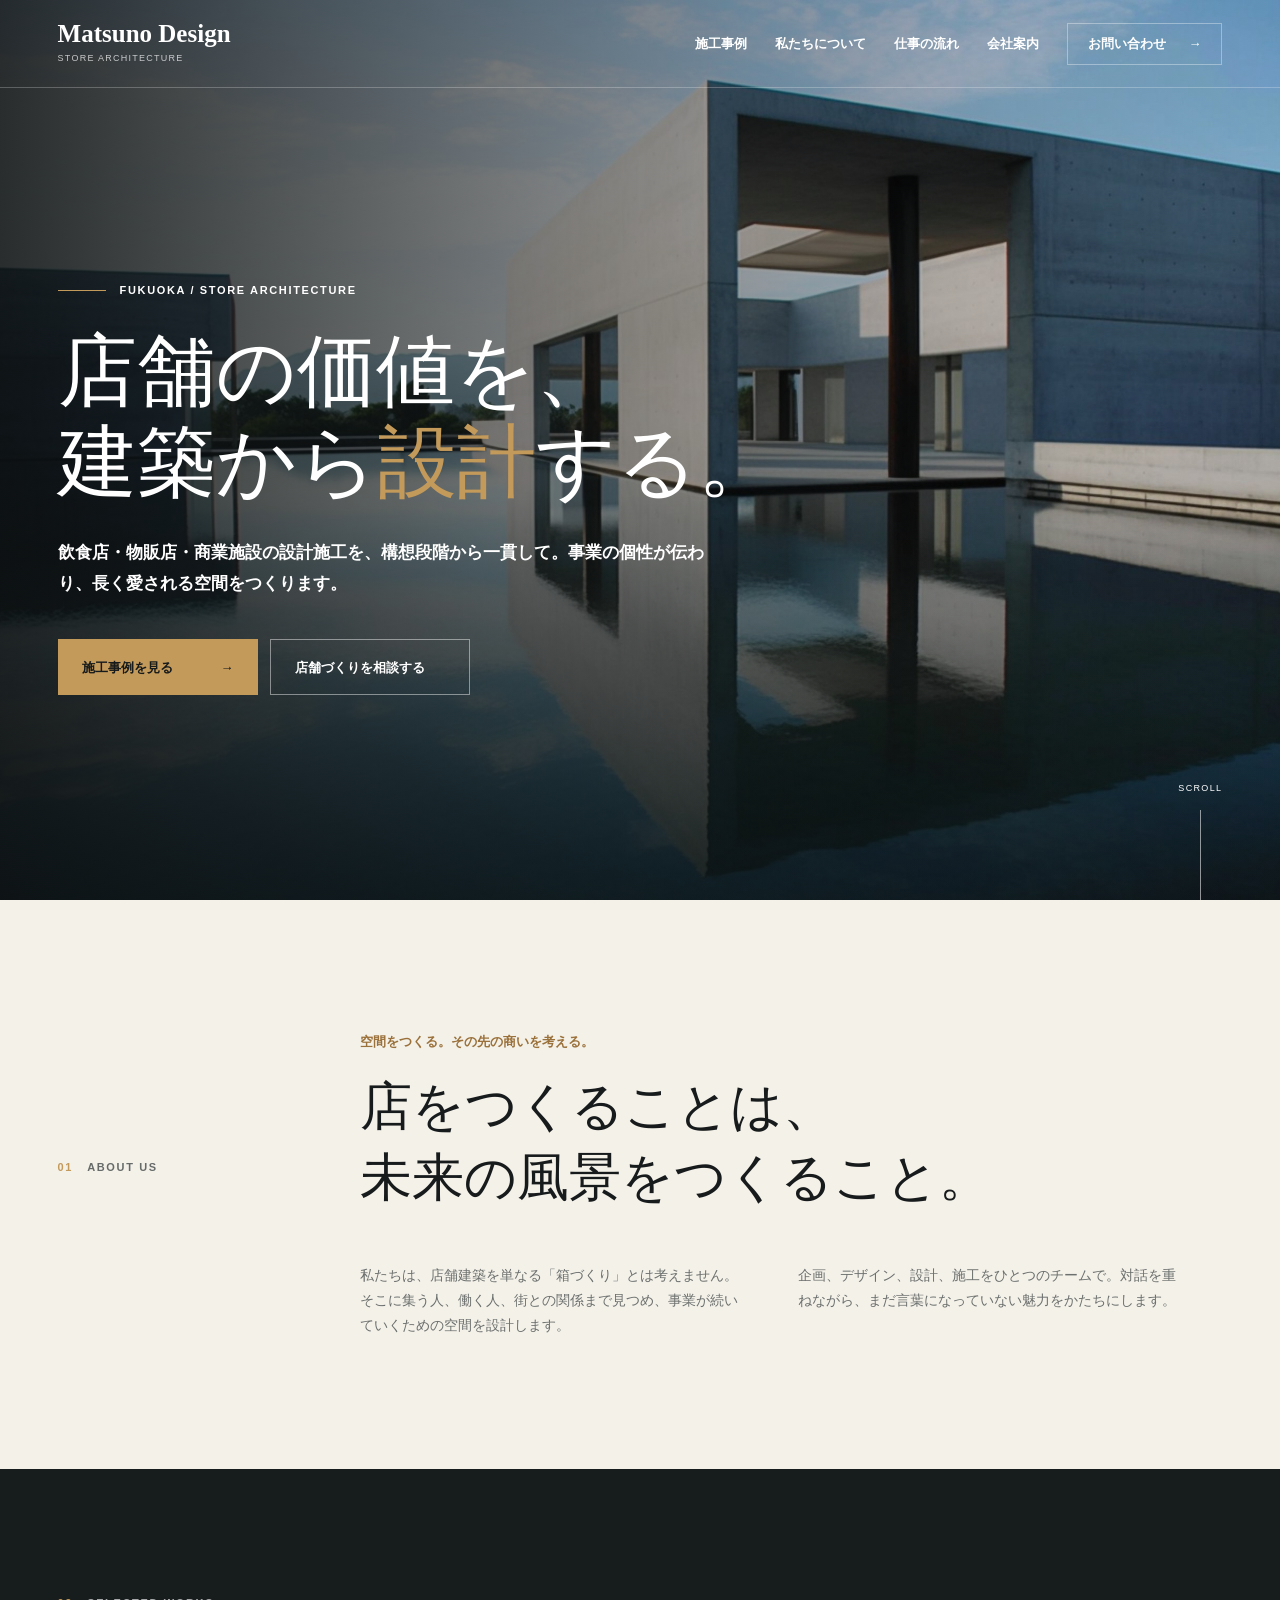
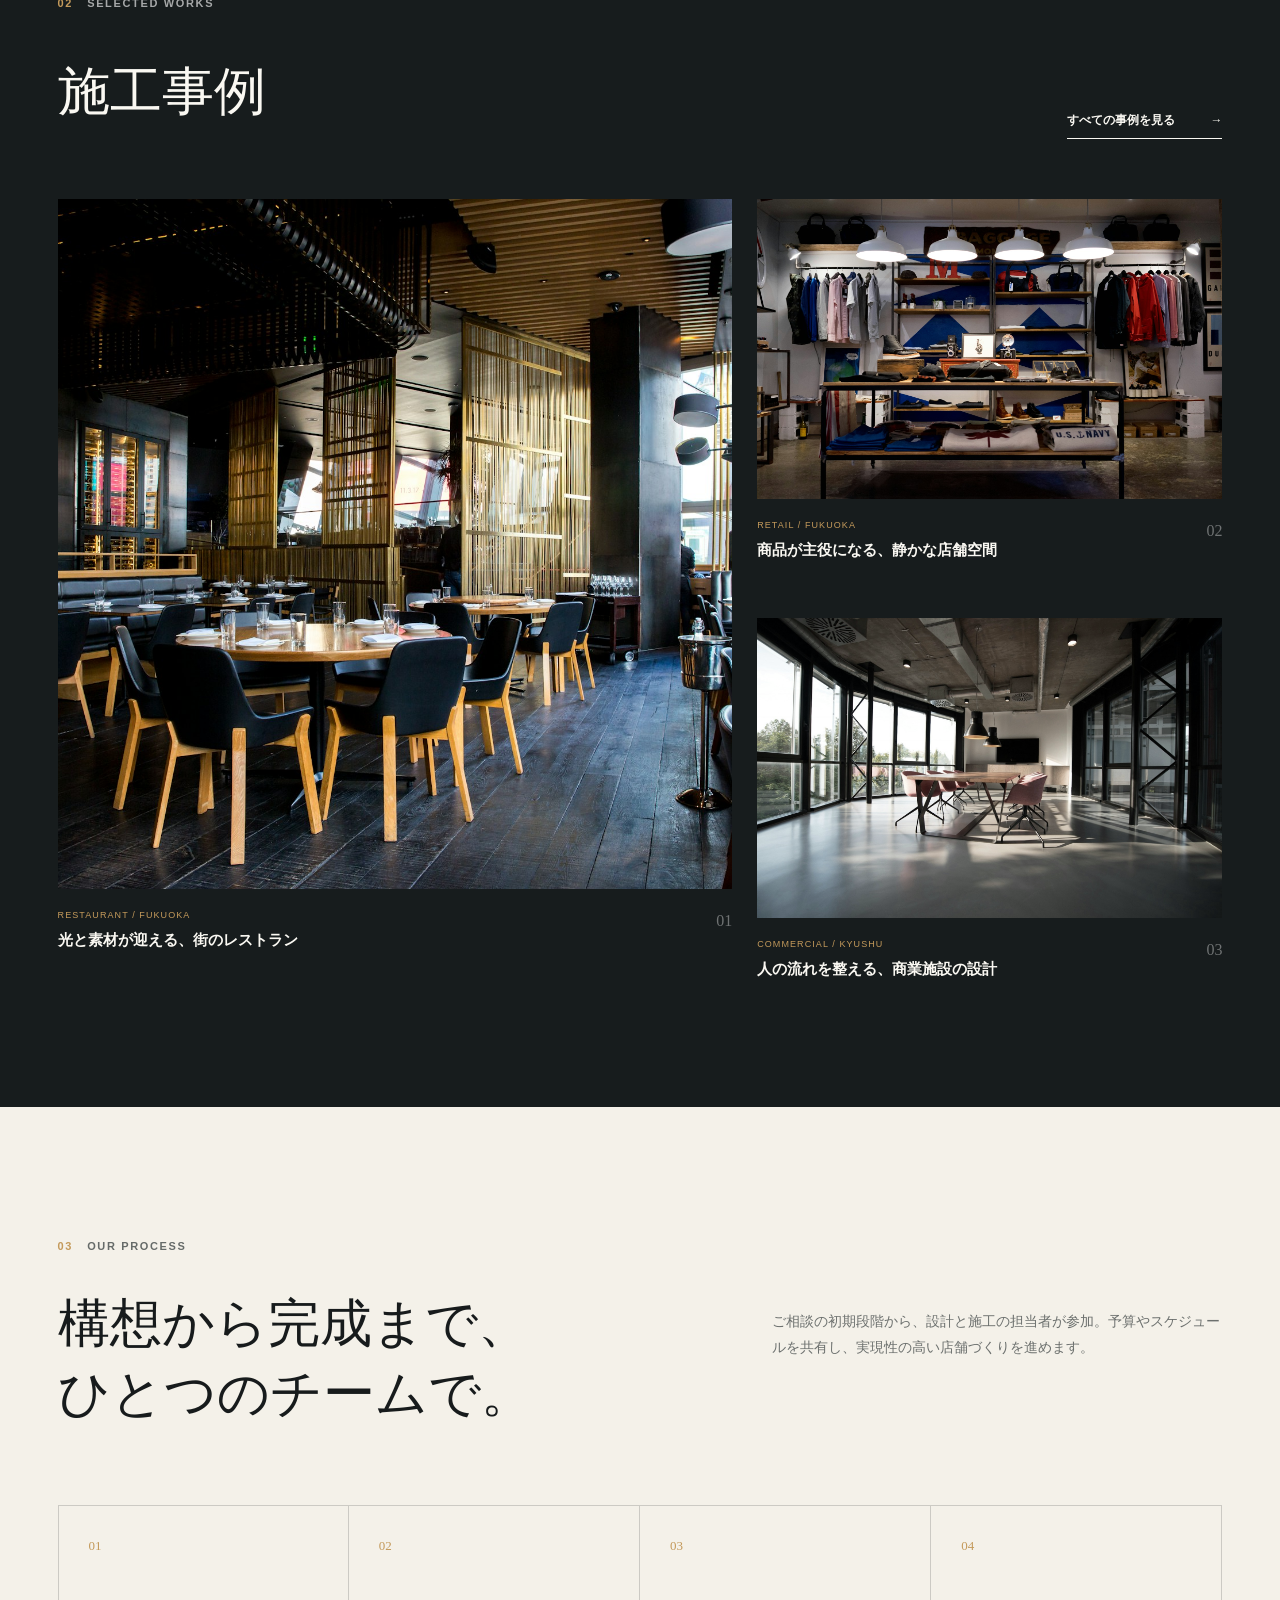
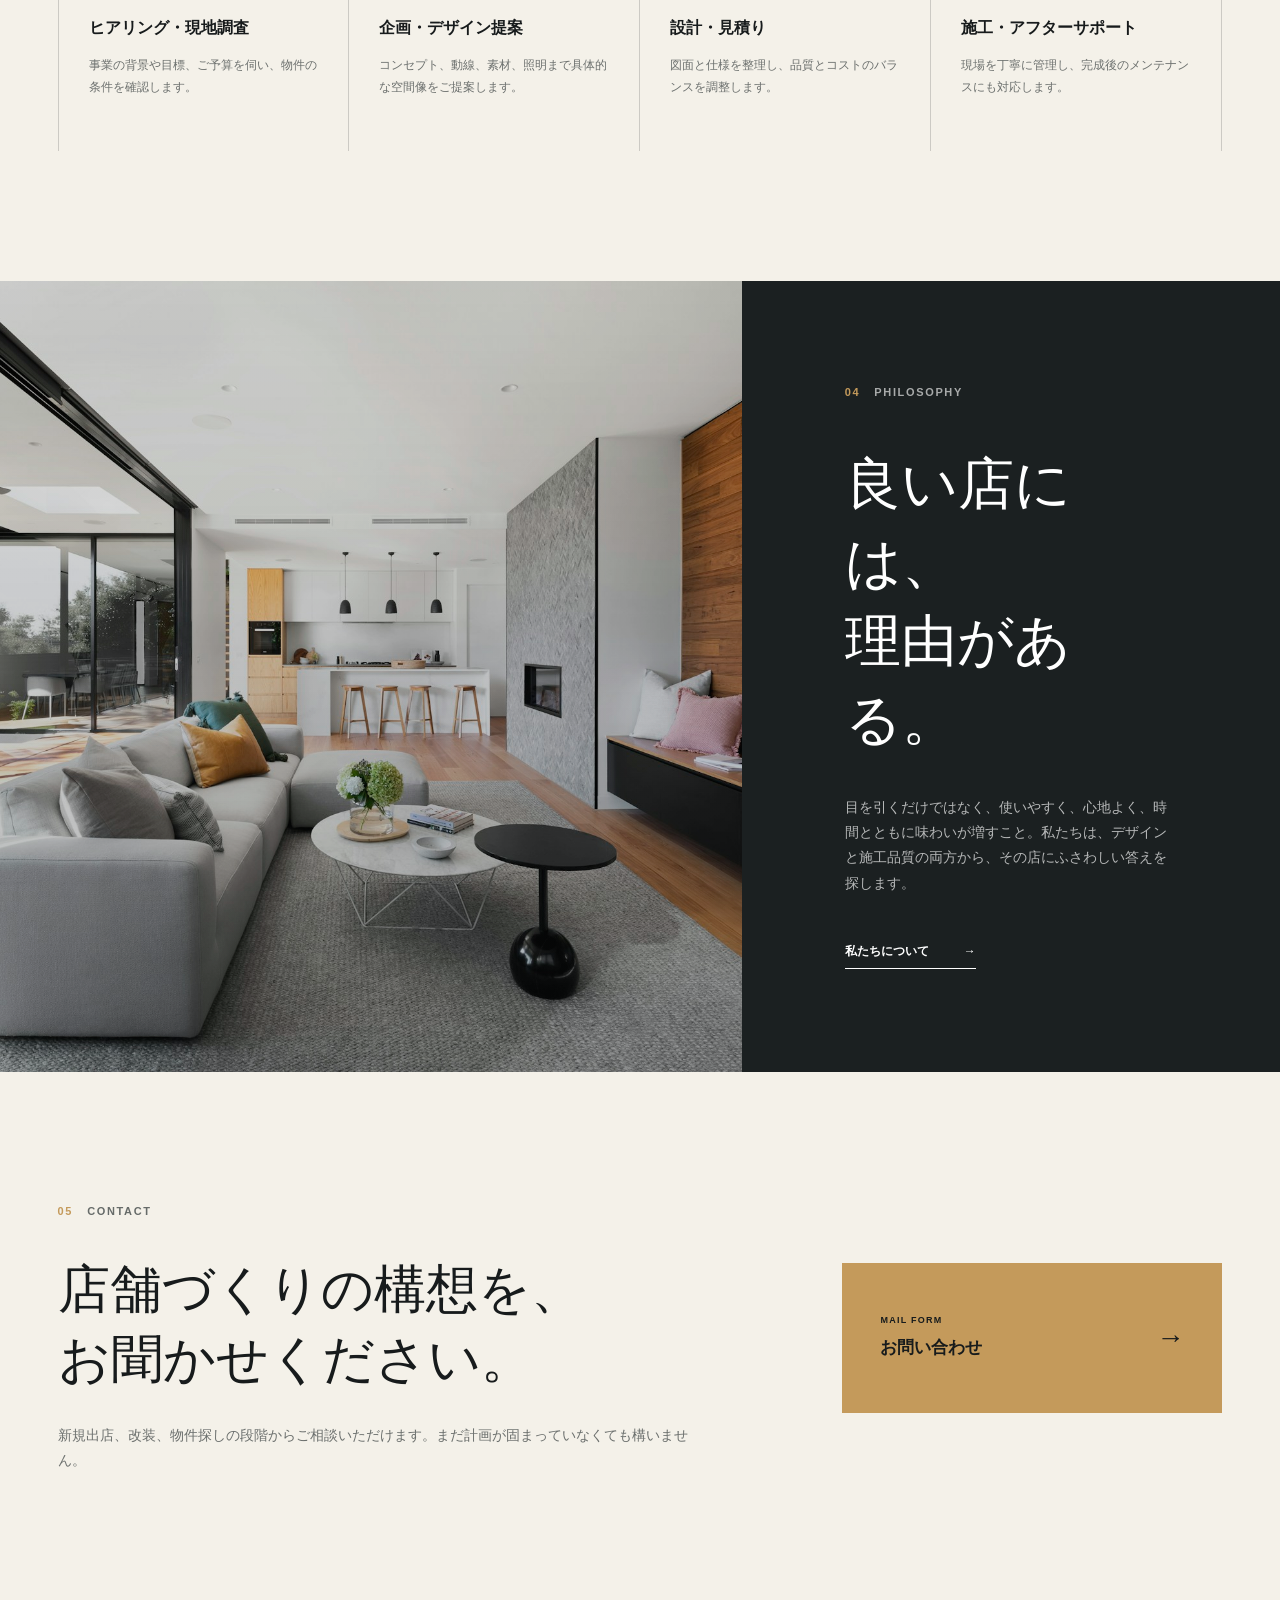
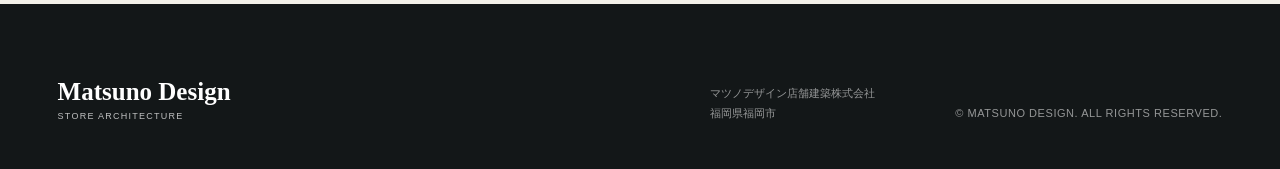
==== index.html @ 37ab7961 "Add Matsuno renewal site" ====
<!doctype html>
<html lang="ja">
<head>
  <meta charset="utf-8">
  <meta name="viewport" content="width=device-width, initial-scale=1">
  <meta name="description" content="福岡を拠点に、店舗・商業空間の設計施工を行うマツノデザイン店舗建築株式会社。構想から施工まで一貫して、事業の個性が伝わる空間をつくります。">
  <title>Matsuno Design | 店舗の価値を、建築から設計する。</title>
  <link rel="stylesheet" href="assets/css/style.css">
  <script src="assets/js/site.js" defer></script>
</head>
<body>
  <header class="site-header" id="header">
    <a class="brand" href="#top" aria-label="Matsuno Design トップへ">
      <strong>Matsuno Design</strong>
      <span>Store Architecture</span>
    </a>
    <button class="menu-button" type="button" aria-label="メニューを開く" aria-expanded="false" aria-controls="main-nav"><span></span><span></span></button>
    <nav class="main-nav" id="main-nav" aria-label="メインメニュー">
      <a href="#works">施工事例</a><a href="#about">私たちについて</a><a href="#process">仕事の流れ</a><a href="#company">会社案内</a><a class="nav-contact" href="#contact">お問い合わせ <span>→</span></a>
    </nav>
  </header>

  <main>
    <section class="hero" id="top">
      <div class="hero-inner">
        <p class="eyebrow">FUKUOKA / STORE ARCHITECTURE</p>
        <h1>店舗の価値を、<br>建築から<span>設計</span>する。</h1>
        <p class="hero-lead">飲食店・物販店・商業施設の設計施工を、構想段階から一貫して。事業の個性が伝わり、長く愛される空間をつくります。</p>
        <div class="hero-actions"><a class="button button-primary" href="#works">施工事例を見る <span>→</span></a><a class="button button-ghost" href="#contact">店舗づくりを相談する</a></div>
      </div>
      <div class="hero-note"><span>SCROLL</span><i></i></div>
    </section>

    <section class="intro section" id="about">
      <div class="section-label"><span>01</span> ABOUT US</div>
      <div class="intro-copy">
        <p class="kicker">空間をつくる。その先の商いを考える。</p>
        <h2>店をつくることは、<br>未来の風景をつくること。</h2>
        <div class="intro-text"><p>私たちは、店舗建築を単なる「箱づくり」とは考えません。そこに集う人、働く人、街との関係まで見つめ、事業が続いていくための空間を設計します。</p><p>企画、デザイン、設計、施工をひとつのチームで。対話を重ねながら、まだ言葉になっていない魅力をかたちにします。</p></div>
      </div>
    </section>

    <section class="works section-dark" id="works">
      <div class="section-head"><div><div class="section-label light"><span>02</span> SELECTED WORKS</div><h2>施工事例</h2></div><a class="text-link" href="#contact">すべての事例を見る <span>→</span></a></div>
      <div class="works-grid">
        <article class="work work-main"><div class="work-image image-a"></div><div class="work-meta"><div><p>RESTAURANT / FUKUOKA</p><h3>光と素材が迎える、街のレストラン</h3></div><span>01</span></div></article>
        <article class="work"><div class="work-image image-b"></div><div class="work-meta"><div><p>RETAIL / FUKUOKA</p><h3>商品が主役になる、静かな店舗空間</h3></div><span>02</span></div></article>
        <article class="work"><div class="work-image image-c"></div><div class="work-meta"><div><p>COMMERCIAL / KYUSHU</p><h3>人の流れを整える、商業施設の設計</h3></div><span>03</span></div></article>
      </div>
    </section>

    <section class="process section" id="process">
      <div class="section-head"><div><div class="section-label"><span>03</span> OUR PROCESS</div><h2>構想から完成まで、<br>ひとつのチームで。</h2></div><p class="section-description">ご相談の初期段階から、設計と施工の担当者が参加。予算やスケジュールを共有し、実現性の高い店舗づくりを進めます。</p></div>
      <ol class="process-list">
        <li><span>01</span><div><h3>ヒアリング・現地調査</h3><p>事業の背景や目標、ご予算を伺い、物件の条件を確認します。</p></div></li>
        <li><span>02</span><div><h3>企画・デザイン提案</h3><p>コンセプト、動線、素材、照明まで具体的な空間像をご提案します。</p></div></li>
        <li><span>03</span><div><h3>設計・見積り</h3><p>図面と仕様を整理し、品質とコストのバランスを調整します。</p></div></li>
        <li><span>04</span><div><h3>施工・アフターサポート</h3><p>現場を丁寧に管理し、完成後のメンテナンスにも対応します。</p></div></li>
      </ol>
    </section>

    <section class="statement" id="company"><div class="statement-image" role="img" aria-label="店舗建築の内観"></div><div class="statement-copy"><div class="section-label light"><span>04</span> PHILOSOPHY</div><p class="quote">良い店には、<br>理由がある。</p><p>目を引くだけではなく、使いやすく、心地よく、時間とともに味わいが増すこと。私たちは、デザインと施工品質の両方から、その店にふさわしい答えを探します。</p><a class="text-link" href="#contact">私たちについて <span>→</span></a></div></section>

    <section class="contact section" id="contact">
      <div class="contact-copy"><div class="section-label"><span>05</span> CONTACT</div><h2>店舗づくりの構想を、<br>お聞かせください。</h2><p>新規出店、改装、物件探しの段階からご相談いただけます。まだ計画が固まっていなくても構いません。</p></div>
      <a class="contact-button" href="mailto:info@matsuno.tv"><span><small>MAIL FORM</small>お問い合わせ</span><b>→</b></a>
    </section>
  </main>

  <footer><a class="brand footer-brand" href="#top"><strong>Matsuno Design</strong><span>Store Architecture</span></a><div class="footer-info"><p>マツノデザイン店舗建築株式会社<br>福岡県福岡市</p><p class="copyright">© MATSUNO DESIGN. ALL RIGHTS RESERVED.</p></div></footer>
</body>
</html>
---- assets/css/style.css ----
:root{--ink:#171b1c;--paper:#f4f1e9;--white:#faf8f2;--muted:#6c706e;--gold:#c49a5b;--line:rgba(23,27,28,.18)}
*{box-sizing:border-box}html{scroll-behavior:smooth;overflow-x:hidden}body{margin:0;overflow-x:hidden;color:var(--ink);font-family:"Yu Gothic","Hiragino Kaku Gothic ProN",Meiryo,sans-serif;background:var(--paper);line-height:1.8}a{color:inherit}img{max-width:100%}.site-header{position:fixed;inset:0 0 auto;z-index:20;display:flex;align-items:center;justify-content:space-between;height:88px;padding:0 4.5vw;color:#fff;border-bottom:1px solid rgba(255,255,255,.24);transition:.3s}.site-header.scrolled{height:72px;background:rgba(20,24,25,.94);backdrop-filter:blur(12px)}.brand{display:flex;flex-direction:column;text-decoration:none}.brand strong{font-family:Georgia,"Times New Roman",serif;font-size:25px;line-height:1}.brand span{margin-top:4px;font-size:9px;letter-spacing:.14em;text-transform:uppercase;opacity:.72}.main-nav{display:flex;align-items:center;gap:2.2vw;font-size:13px;font-weight:700}.main-nav a{text-decoration:none;white-space:nowrap}.nav-contact{display:flex;align-items:center;gap:22px;height:42px;padding:0 20px;border:1px solid rgba(255,255,255,.35)}.menu-button{display:none}.hero{position:relative;min-height:900px;height:100vh;color:#fff;background:linear-gradient(90deg,rgba(12,16,17,.88),rgba(12,16,17,.42) 58%,rgba(12,16,17,.15)),linear-gradient(0deg,rgba(12,16,17,.55),transparent 45%),url("../images/matsuno-hero-source.jpg") center/cover no-repeat}.hero-inner{display:flex;flex-direction:column;justify-content:center;width:min(1180px,91%);height:100%;margin:auto;padding-top:76px}.eyebrow,.section-label{display:flex;align-items:center;gap:14px;margin:0 0 25px;font-size:11px;font-weight:700;letter-spacing:.15em}.eyebrow:before{width:48px;height:1px;background:var(--gold);content:""}.hero h1{margin:0;font-family:Georgia,"Yu Mincho","Hiragino Mincho ProN",serif;font-size:clamp(54px,6.2vw,92px);line-height:1.15;font-weight:500}.hero h1 span{color:var(--gold)}.hero-lead{max-width:660px;margin:30px 0 0;font-size:17px;font-weight:600}.hero-actions{display:flex;gap:12px;margin-top:40px}.button{display:inline-flex;align-items:center;justify-content:space-between;min-width:200px;height:56px;padding:0 24px;text-decoration:none;font-size:13px;font-weight:700}.button-primary{background:var(--gold);color:#161a1b}.button-ghost{border:1px solid rgba(255,255,255,.45)}.hero-note{position:absolute;right:4.5vw;bottom:0;display:flex;flex-direction:column;align-items:center;gap:14px;font-size:9px;letter-spacing:.15em}.hero-note i{display:block;width:1px;height:90px;background:rgba(255,255,255,.55)}.section{padding:130px max(4.5vw,24px)}.section-label{margin-bottom:32px;color:#666b69}.section-label span{color:var(--gold)}.intro{display:grid;grid-template-columns:26% 1fr;max-width:1440px;margin:auto}.intro-copy h2,.process h2,.contact h2{margin:0;font-family:Georgia,"Yu Mincho",serif;font-size:clamp(38px,4.1vw,62px);line-height:1.35;font-weight:500}.kicker{margin:0 0 18px;color:#9a713a;font-size:13px;font-weight:700}.intro-text{display:grid;grid-template-columns:1fr 1fr;gap:55px;max-width:820px;margin-top:50px}.intro-text p,.section-description,.statement-copy>p,.contact-copy>p{margin:0;color:var(--muted);font-size:14px}.section-dark{padding:125px max(4.5vw,24px);color:var(--white);background:#171c1d}.section-head{display:flex;align-items:flex-end;justify-content:space-between;gap:40px;max-width:1310px;margin:0 auto 60px}.section-head h2{margin:0;font-family:Georgia,"Yu Mincho",serif;font-size:52px;font-weight:500}.section-label.light{color:rgba(255,255,255,.62)}.text-link{display:inline-flex;gap:35px;align-items:center;padding-bottom:6px;border-bottom:1px solid currentColor;text-decoration:none;font-size:12px;font-weight:700}.works-grid{display:grid;grid-template-columns:1.45fr 1fr;gap:55px 25px;max-width:1310px;margin:auto}.work-main{grid-row:span 2}.work-image{height:300px;background-size:cover}.work-main .work-image{height:690px}.image-a{background-image:url("../images/unsplash-restaurant.jpg");background-position:center}.image-b{background-image:url("../images/unsplash-retail.jpg");background-position:center}.image-c{background-image:url("../images/unsplash-commercial.jpg");background-position:center;filter:saturate(.65)}.work-meta{display:flex;justify-content:space-between;gap:20px;padding-top:18px}.work-meta p{margin:0 0 3px;color:var(--gold);font-size:9px;letter-spacing:.12em}.work-meta h3{margin:0;font-size:15px}.work-meta>span{color:rgba(255,255,255,.38);font-family:Georgia,serif}.process{max-width:1440px;margin:auto}.process .section-head{align-items:flex-start}.section-description{max-width:450px;padding-top:72px}.process-list{display:grid;grid-template-columns:repeat(4,1fr);gap:0;margin:75px 0 0;padding:0;border-top:1px solid var(--line);list-style:none}.process-list li{min-height:245px;padding:25px 30px;border-right:1px solid var(--line)}.process-list li:first-child{border-left:1px solid var(--line)}.process-list>li>span{color:var(--gold);font-family:Georgia,serif;font-size:13px}.process-list h3{margin:55px 0 12px;font-size:16px}.process-list p{margin:0;color:var(--muted);font-size:12px}.statement{display:grid;grid-template-columns:58% 42%;min-height:700px;background:#1b2021;color:#fff}.statement-image{background:linear-gradient(rgba(15,19,20,.12),rgba(15,19,20,.32)),url("../images/unsplash-philosophy.jpg") center/cover no-repeat}.statement-copy{display:flex;flex-direction:column;justify-content:center;padding:8vw}.statement-copy .quote{margin:10px 0 35px;color:#fff;font-family:Georgia,"Yu Mincho",serif;font-size:clamp(42px,4.4vw,67px);line-height:1.4}.statement-copy>p:not(.quote){color:rgba(255,255,255,.68)}.statement-copy .text-link{align-self:flex-start;margin-top:45px}.contact{display:grid;grid-template-columns:1fr 380px;align-items:center;gap:80px;max-width:1440px;margin:auto}.contact-copy>p{max-width:650px;margin-top:28px}.contact-button{display:flex;align-items:center;justify-content:space-between;height:150px;padding:0 38px;color:#171b1c;background:var(--gold);text-decoration:none}.contact-button small{display:block;margin-bottom:4px;font-size:9px;letter-spacing:.14em}.contact-button span{font-size:17px;font-weight:700}.contact-button b{font-size:28px;font-weight:400}footer{display:flex;justify-content:space-between;align-items:flex-end;padding:75px 4.5vw 45px;color:#fff;background:#131718}.footer-info{display:flex;gap:80px;align-items:flex-end}.footer-info p{margin:0;color:rgba(255,255,255,.55);font-size:11px}.copyright{letter-spacing:.05em}
@media(max-width:850px){.site-header{height:72px;padding:0 22px}.brand strong{font-size:21px}.menu-button{display:grid;place-content:center;gap:7px;width:42px;height:42px;border:0;background:transparent}.menu-button span{display:block;width:24px;height:1px;background:#fff;transition:.25s}.menu-button[aria-expanded="true"] span:first-child{transform:translateY(4px) rotate(45deg)}.menu-button[aria-expanded="true"] span:last-child{transform:translateY(-4px) rotate(-45deg)}.main-nav{position:absolute;top:72px;left:0;right:0;display:none;flex-direction:column;align-items:stretch;gap:0;padding:18px 22px 28px;background:#171c1d}.main-nav.open{display:flex}.main-nav a{padding:14px 0;border-bottom:1px solid rgba(255,255,255,.14)}.nav-contact{height:auto;border:0}.hero{min-height:720px;height:100svh}.hero-inner{width:auto;padding:90px 22px 45px}.hero h1{font-size:clamp(43px,12vw,62px)}.hero-lead{font-size:14px}.hero-actions{flex-direction:column;align-items:flex-start}.button{width:230px}.hero-note{display:none}.section{padding:85px 22px}.intro{grid-template-columns:1fr}.intro-text{grid-template-columns:1fr;gap:20px;margin-top:35px}.section-head{display:block;margin-bottom:40px}.section-head .text-link{margin-top:25px}.section-head h2{font-size:40px}.works-grid{grid-template-columns:1fr}.work-main{grid-row:auto}.work-main .work-image,.work-image{height:55vw;min-height:260px}.process .section-head{display:block}.section-description{padding-top:25px}.process-list{grid-template-columns:1fr 1fr}.process-list li{min-height:220px;border-bottom:1px solid var(--line)}.process-list h3{margin-top:35px}.statement{grid-template-columns:1fr}.statement-image{min-height:420px}.statement-copy{padding:75px 22px}.contact{grid-template-columns:1fr;gap:45px}.contact-button{height:120px}footer{display:block}.footer-info{display:block;margin-top:45px}.footer-info p+p{margin-top:25px}}
@media(max-width:500px){.hero h1{font-size:40px;line-height:1.28}.eyebrow{gap:10px;font-size:9px;letter-spacing:.1em}.eyebrow:before{width:38px}.hero-lead{max-width:100%;font-size:13px}.process-list{grid-template-columns:1fr}.process-list li{min-height:190px;border-left:1px solid var(--line)}.process-list h3{margin-top:25px}.statement-image{min-height:330px}.hero-actions .button{width:100%}.contact-button{padding:0 24px}}
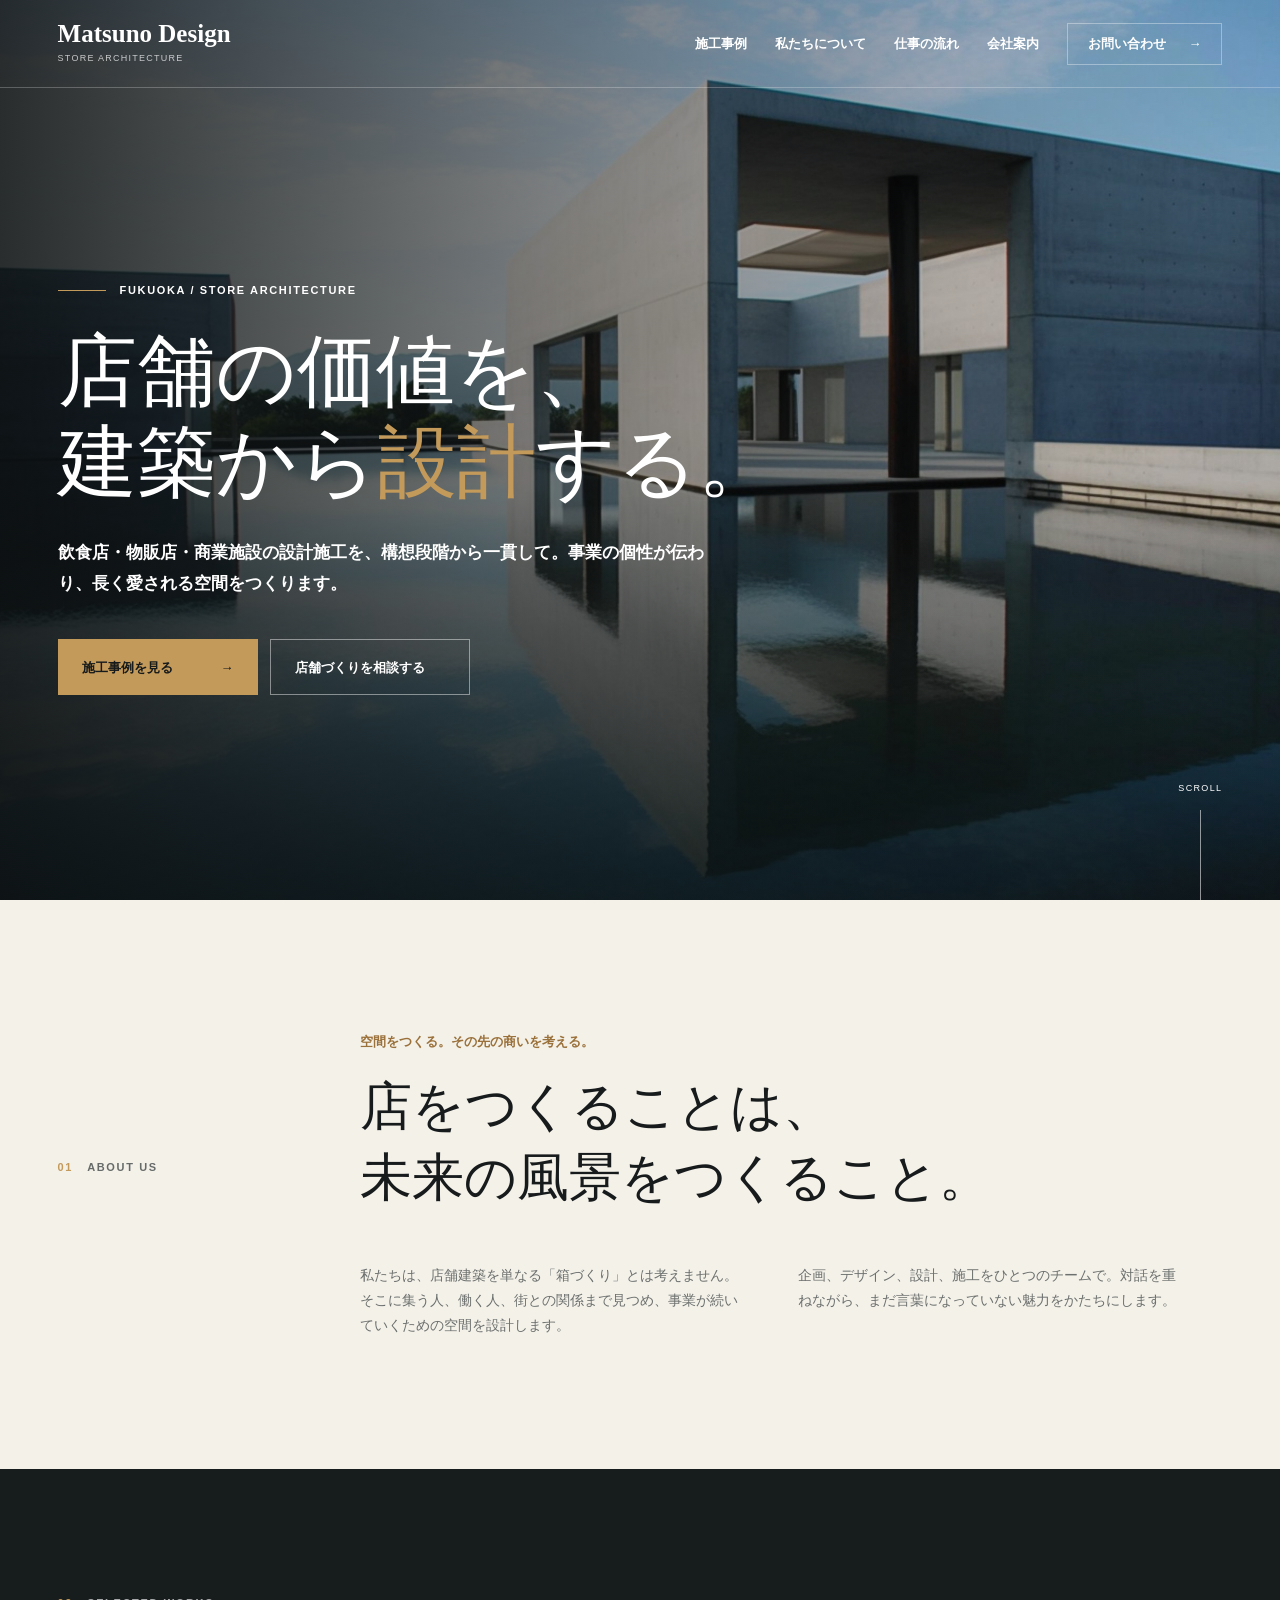
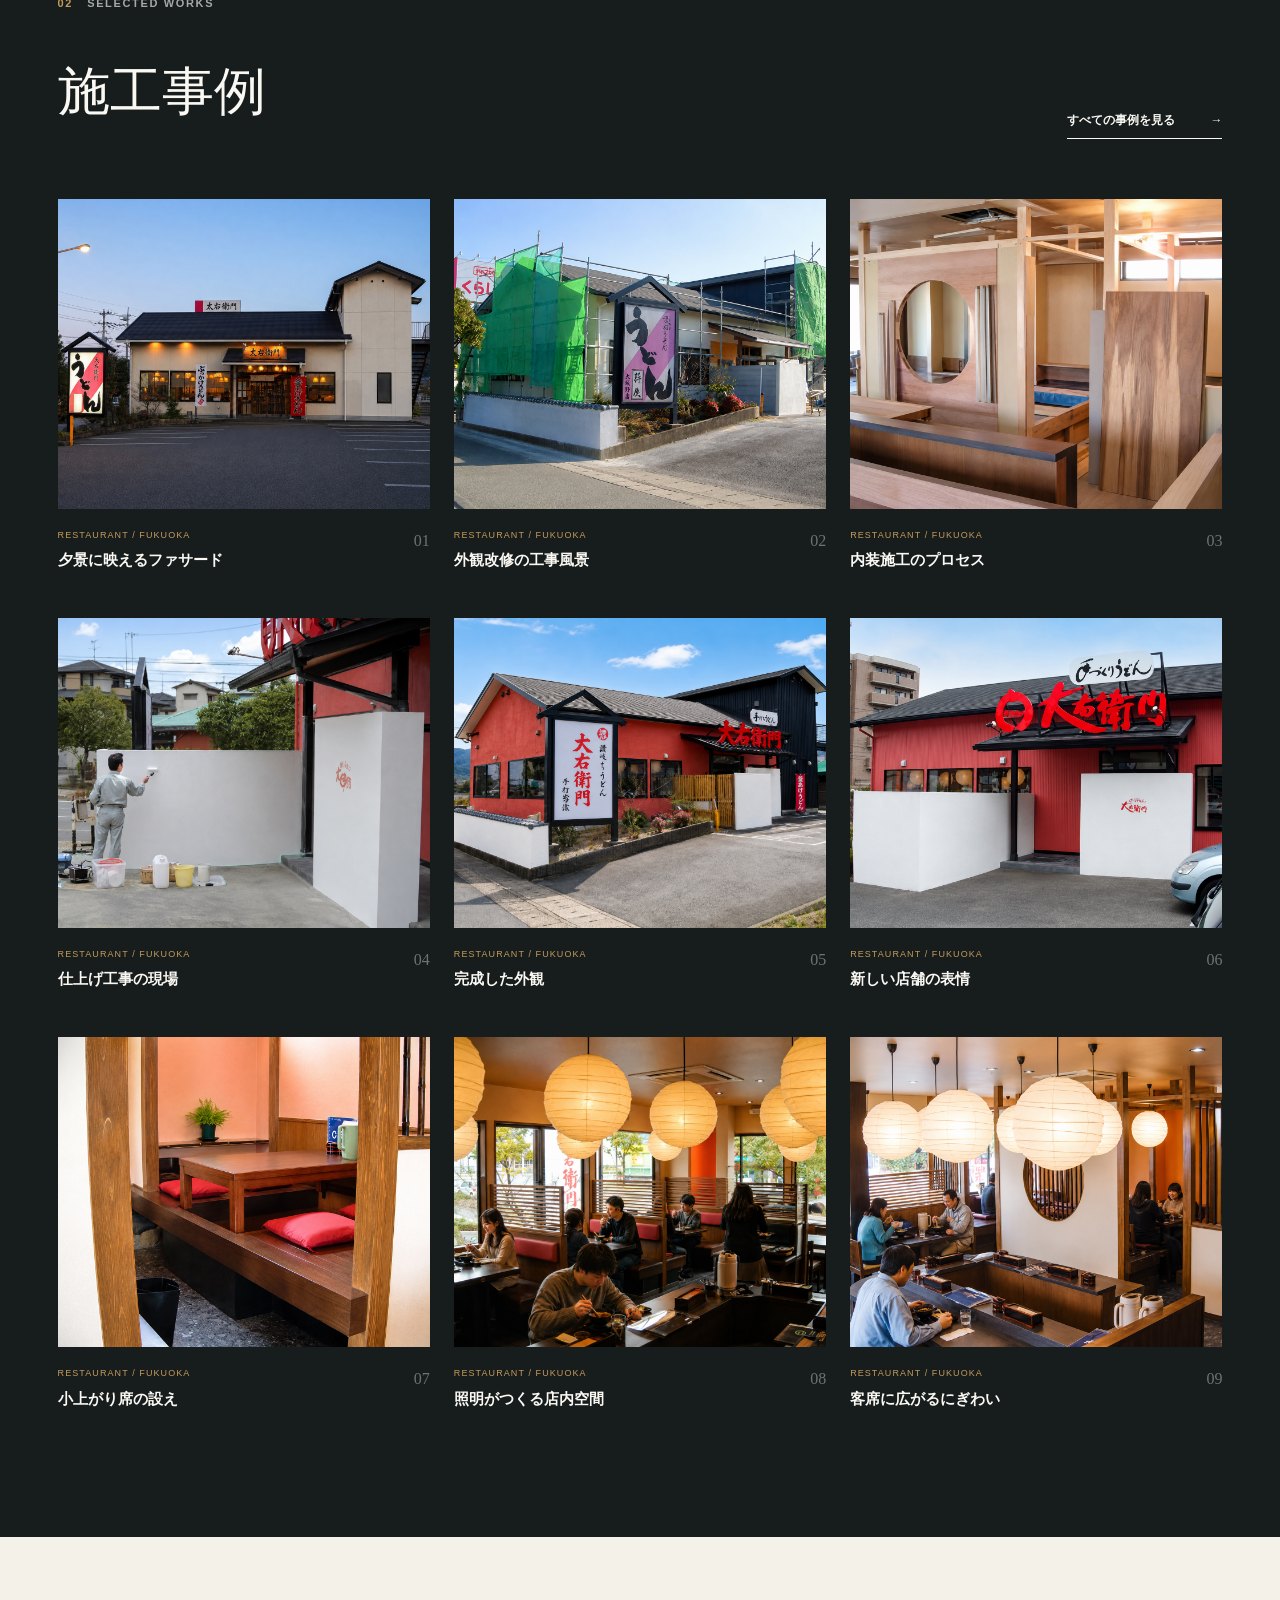
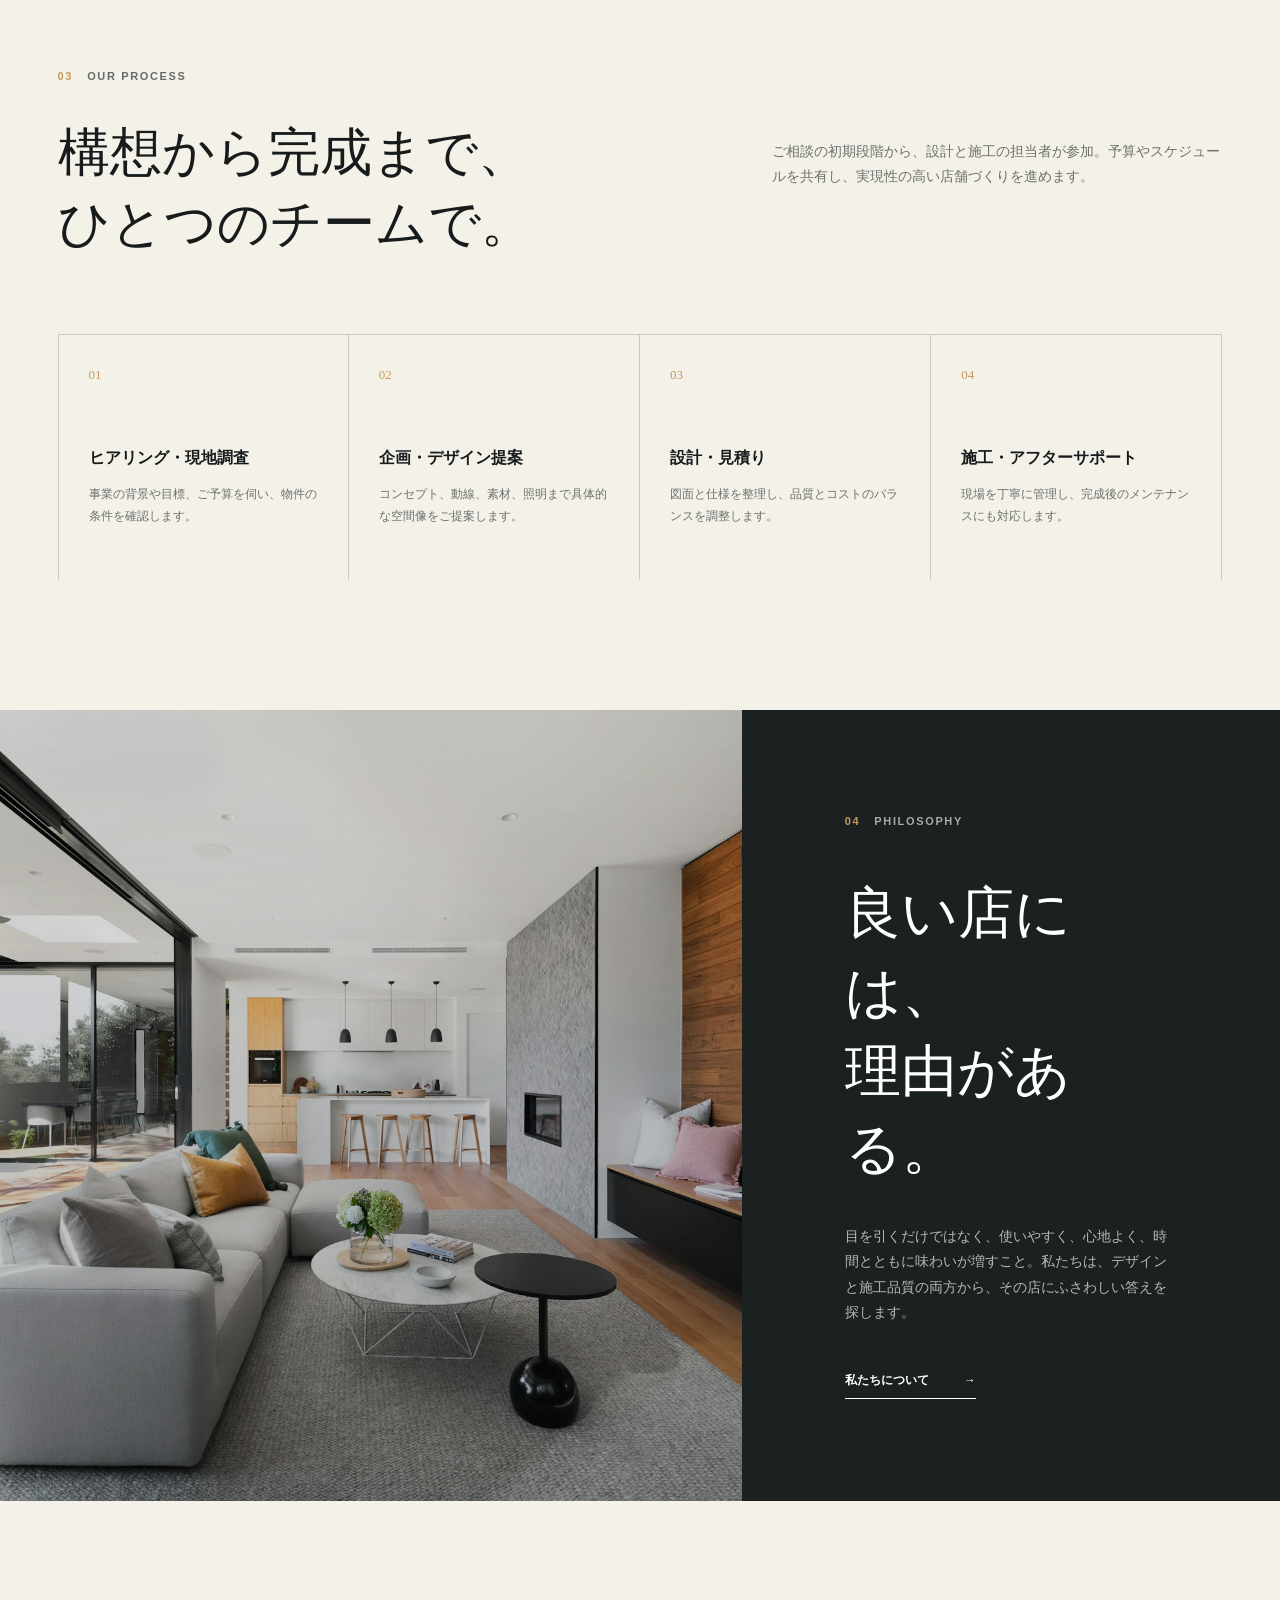
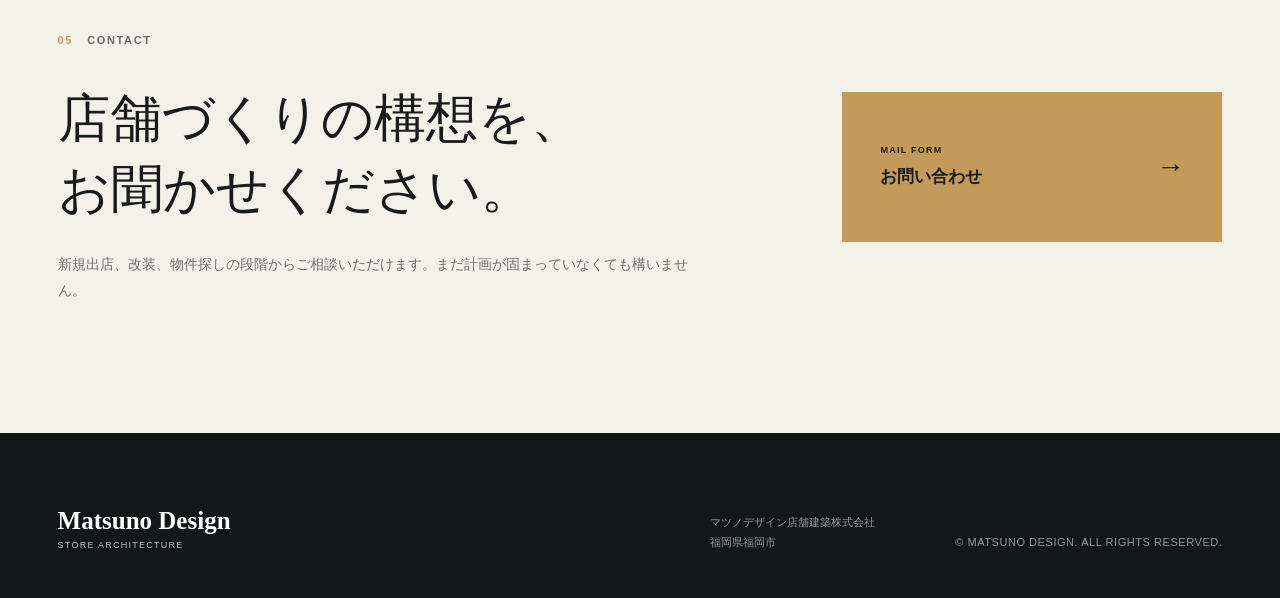
==== commit 1939cde7: "Show all project photos in works" ====
--- a/index.html
+++ b/index.html
@@ -43,9 +43,15 @@
     <section class="works section-dark" id="works">
       <div class="section-head"><div><div class="section-label light"><span>02</span> SELECTED WORKS</div><h2>施工事例</h2></div><a class="text-link" href="#contact">すべての事例を見る <span>→</span></a></div>
       <div class="works-grid">
-        <article class="work work-main"><div class="work-image image-a"></div><div class="work-meta"><div><p>RESTAURANT / FUKUOKA</p><h3>光と素材が迎える、街のレストラン</h3></div><span>01</span></div></article>
-        <article class="work"><div class="work-image image-b"></div><div class="work-meta"><div><p>RETAIL / FUKUOKA</p><h3>商品が主役になる、静かな店舗空間</h3></div><span>02</span></div></article>
-        <article class="work"><div class="work-image image-c"></div><div class="work-meta"><div><p>COMMERCIAL / KYUSHU</p><h3>人の流れを整える、商業施設の設計</h3></div><span>03</span></div></article>
+        <article class="work"><div class="work-image image-01"></div><div class="work-meta"><div><p>RESTAURANT / FUKUOKA</p><h3>夕景に映えるファサード</h3></div><span>01</span></div></article>
+        <article class="work"><div class="work-image image-02"></div><div class="work-meta"><div><p>RESTAURANT / FUKUOKA</p><h3>外観改修の工事風景</h3></div><span>02</span></div></article>
+        <article class="work"><div class="work-image image-03"></div><div class="work-meta"><div><p>RESTAURANT / FUKUOKA</p><h3>内装施工のプロセス</h3></div><span>03</span></div></article>
+        <article class="work"><div class="work-image image-04"></div><div class="work-meta"><div><p>RESTAURANT / FUKUOKA</p><h3>仕上げ工事の現場</h3></div><span>04</span></div></article>
+        <article class="work"><div class="work-image image-05"></div><div class="work-meta"><div><p>RESTAURANT / FUKUOKA</p><h3>完成した外観</h3></div><span>05</span></div></article>
+        <article class="work"><div class="work-image image-06"></div><div class="work-meta"><div><p>RESTAURANT / FUKUOKA</p><h3>新しい店舗の表情</h3></div><span>06</span></div></article>
+        <article class="work"><div class="work-image image-07"></div><div class="work-meta"><div><p>RESTAURANT / FUKUOKA</p><h3>小上がり席の設え</h3></div><span>07</span></div></article>
+        <article class="work"><div class="work-image image-08"></div><div class="work-meta"><div><p>RESTAURANT / FUKUOKA</p><h3>照明がつくる店内空間</h3></div><span>08</span></div></article>
+        <article class="work"><div class="work-image image-09"></div><div class="work-meta"><div><p>RESTAURANT / FUKUOKA</p><h3>客席に広がるにぎわい</h3></div><span>09</span></div></article>
       </div>
     </section>
 
--- a/assets/css/style.css
+++ b/assets/css/style.css
@@ -1,4 +1,4 @@
 :root{--ink:#171b1c;--paper:#f4f1e9;--white:#faf8f2;--muted:#6c706e;--gold:#c49a5b;--line:rgba(23,27,28,.18)}
-*{box-sizing:border-box}html{scroll-behavior:smooth;overflow-x:hidden}body{margin:0;overflow-x:hidden;color:var(--ink);font-family:"Yu Gothic","Hiragino Kaku Gothic ProN",Meiryo,sans-serif;background:var(--paper);line-height:1.8}a{color:inherit}img{max-width:100%}.site-header{position:fixed;inset:0 0 auto;z-index:20;display:flex;align-items:center;justify-content:space-between;height:88px;padding:0 4.5vw;color:#fff;border-bottom:1px solid rgba(255,255,255,.24);transition:.3s}.site-header.scrolled{height:72px;background:rgba(20,24,25,.94);backdrop-filter:blur(12px)}.brand{display:flex;flex-direction:column;text-decoration:none}.brand strong{font-family:Georgia,"Times New Roman",serif;font-size:25px;line-height:1}.brand span{margin-top:4px;font-size:9px;letter-spacing:.14em;text-transform:uppercase;opacity:.72}.main-nav{display:flex;align-items:center;gap:2.2vw;font-size:13px;font-weight:700}.main-nav a{text-decoration:none;white-space:nowrap}.nav-contact{display:flex;align-items:center;gap:22px;height:42px;padding:0 20px;border:1px solid rgba(255,255,255,.35)}.menu-button{display:none}.hero{position:relative;min-height:900px;height:100vh;color:#fff;background:linear-gradient(90deg,rgba(12,16,17,.88),rgba(12,16,17,.42) 58%,rgba(12,16,17,.15)),linear-gradient(0deg,rgba(12,16,17,.55),transparent 45%),url("../images/matsuno-hero-source.jpg") center/cover no-repeat}.hero-inner{display:flex;flex-direction:column;justify-content:center;width:min(1180px,91%);height:100%;margin:auto;padding-top:76px}.eyebrow,.section-label{display:flex;align-items:center;gap:14px;margin:0 0 25px;font-size:11px;font-weight:700;letter-spacing:.15em}.eyebrow:before{width:48px;height:1px;background:var(--gold);content:""}.hero h1{margin:0;font-family:Georgia,"Yu Mincho","Hiragino Mincho ProN",serif;font-size:clamp(54px,6.2vw,92px);line-height:1.15;font-weight:500}.hero h1 span{color:var(--gold)}.hero-lead{max-width:660px;margin:30px 0 0;font-size:17px;font-weight:600}.hero-actions{display:flex;gap:12px;margin-top:40px}.button{display:inline-flex;align-items:center;justify-content:space-between;min-width:200px;height:56px;padding:0 24px;text-decoration:none;font-size:13px;font-weight:700}.button-primary{background:var(--gold);color:#161a1b}.button-ghost{border:1px solid rgba(255,255,255,.45)}.hero-note{position:absolute;right:4.5vw;bottom:0;display:flex;flex-direction:column;align-items:center;gap:14px;font-size:9px;letter-spacing:.15em}.hero-note i{display:block;width:1px;height:90px;background:rgba(255,255,255,.55)}.section{padding:130px max(4.5vw,24px)}.section-label{margin-bottom:32px;color:#666b69}.section-label span{color:var(--gold)}.intro{display:grid;grid-template-columns:26% 1fr;max-width:1440px;margin:auto}.intro-copy h2,.process h2,.contact h2{margin:0;font-family:Georgia,"Yu Mincho",serif;font-size:clamp(38px,4.1vw,62px);line-height:1.35;font-weight:500}.kicker{margin:0 0 18px;color:#9a713a;font-size:13px;font-weight:700}.intro-text{display:grid;grid-template-columns:1fr 1fr;gap:55px;max-width:820px;margin-top:50px}.intro-text p,.section-description,.statement-copy>p,.contact-copy>p{margin:0;color:var(--muted);font-size:14px}.section-dark{padding:125px max(4.5vw,24px);color:var(--white);background:#171c1d}.section-head{display:flex;align-items:flex-end;justify-content:space-between;gap:40px;max-width:1310px;margin:0 auto 60px}.section-head h2{margin:0;font-family:Georgia,"Yu Mincho",serif;font-size:52px;font-weight:500}.section-label.light{color:rgba(255,255,255,.62)}.text-link{display:inline-flex;gap:35px;align-items:center;padding-bottom:6px;border-bottom:1px solid currentColor;text-decoration:none;font-size:12px;font-weight:700}.works-grid{display:grid;grid-template-columns:1.45fr 1fr;gap:55px 25px;max-width:1310px;margin:auto}.work-main{grid-row:span 2}.work-image{height:300px;background-size:cover}.work-main .work-image{height:690px}.image-a{background-image:url("../images/unsplash-restaurant.jpg");background-position:center}.image-b{background-image:url("../images/unsplash-retail.jpg");background-position:center}.image-c{background-image:url("../images/unsplash-commercial.jpg");background-position:center;filter:saturate(.65)}.work-meta{display:flex;justify-content:space-between;gap:20px;padding-top:18px}.work-meta p{margin:0 0 3px;color:var(--gold);font-size:9px;letter-spacing:.12em}.work-meta h3{margin:0;font-size:15px}.work-meta>span{color:rgba(255,255,255,.38);font-family:Georgia,serif}.process{max-width:1440px;margin:auto}.process .section-head{align-items:flex-start}.section-description{max-width:450px;padding-top:72px}.process-list{display:grid;grid-template-columns:repeat(4,1fr);gap:0;margin:75px 0 0;padding:0;border-top:1px solid var(--line);list-style:none}.process-list li{min-height:245px;padding:25px 30px;border-right:1px solid var(--line)}.process-list li:first-child{border-left:1px solid var(--line)}.process-list>li>span{color:var(--gold);font-family:Georgia,serif;font-size:13px}.process-list h3{margin:55px 0 12px;font-size:16px}.process-list p{margin:0;color:var(--muted);font-size:12px}.statement{display:grid;grid-template-columns:58% 42%;min-height:700px;background:#1b2021;color:#fff}.statement-image{background:linear-gradient(rgba(15,19,20,.12),rgba(15,19,20,.32)),url("../images/unsplash-philosophy.jpg") center/cover no-repeat}.statement-copy{display:flex;flex-direction:column;justify-content:center;padding:8vw}.statement-copy .quote{margin:10px 0 35px;color:#fff;font-family:Georgia,"Yu Mincho",serif;font-size:clamp(42px,4.4vw,67px);line-height:1.4}.statement-copy>p:not(.quote){color:rgba(255,255,255,.68)}.statement-copy .text-link{align-self:flex-start;margin-top:45px}.contact{display:grid;grid-template-columns:1fr 380px;align-items:center;gap:80px;max-width:1440px;margin:auto}.contact-copy>p{max-width:650px;margin-top:28px}.contact-button{display:flex;align-items:center;justify-content:space-between;height:150px;padding:0 38px;color:#171b1c;background:var(--gold);text-decoration:none}.contact-button small{display:block;margin-bottom:4px;font-size:9px;letter-spacing:.14em}.contact-button span{font-size:17px;font-weight:700}.contact-button b{font-size:28px;font-weight:400}footer{display:flex;justify-content:space-between;align-items:flex-end;padding:75px 4.5vw 45px;color:#fff;background:#131718}.footer-info{display:flex;gap:80px;align-items:flex-end}.footer-info p{margin:0;color:rgba(255,255,255,.55);font-size:11px}.copyright{letter-spacing:.05em}
-@media(max-width:850px){.site-header{height:72px;padding:0 22px}.brand strong{font-size:21px}.menu-button{display:grid;place-content:center;gap:7px;width:42px;height:42px;border:0;background:transparent}.menu-button span{display:block;width:24px;height:1px;background:#fff;transition:.25s}.menu-button[aria-expanded="true"] span:first-child{transform:translateY(4px) rotate(45deg)}.menu-button[aria-expanded="true"] span:last-child{transform:translateY(-4px) rotate(-45deg)}.main-nav{position:absolute;top:72px;left:0;right:0;display:none;flex-direction:column;align-items:stretch;gap:0;padding:18px 22px 28px;background:#171c1d}.main-nav.open{display:flex}.main-nav a{padding:14px 0;border-bottom:1px solid rgba(255,255,255,.14)}.nav-contact{height:auto;border:0}.hero{min-height:720px;height:100svh}.hero-inner{width:auto;padding:90px 22px 45px}.hero h1{font-size:clamp(43px,12vw,62px)}.hero-lead{font-size:14px}.hero-actions{flex-direction:column;align-items:flex-start}.button{width:230px}.hero-note{display:none}.section{padding:85px 22px}.intro{grid-template-columns:1fr}.intro-text{grid-template-columns:1fr;gap:20px;margin-top:35px}.section-head{display:block;margin-bottom:40px}.section-head .text-link{margin-top:25px}.section-head h2{font-size:40px}.works-grid{grid-template-columns:1fr}.work-main{grid-row:auto}.work-main .work-image,.work-image{height:55vw;min-height:260px}.process .section-head{display:block}.section-description{padding-top:25px}.process-list{grid-template-columns:1fr 1fr}.process-list li{min-height:220px;border-bottom:1px solid var(--line)}.process-list h3{margin-top:35px}.statement{grid-template-columns:1fr}.statement-image{min-height:420px}.statement-copy{padding:75px 22px}.contact{grid-template-columns:1fr;gap:45px}.contact-button{height:120px}footer{display:block}.footer-info{display:block;margin-top:45px}.footer-info p+p{margin-top:25px}}
+*{box-sizing:border-box}html{scroll-behavior:smooth;overflow-x:hidden}body{margin:0;overflow-x:hidden;color:var(--ink);font-family:"Yu Gothic","Hiragino Kaku Gothic ProN",Meiryo,sans-serif;background:var(--paper);line-height:1.8}a{color:inherit}img{max-width:100%}.site-header{position:fixed;inset:0 0 auto;z-index:20;display:flex;align-items:center;justify-content:space-between;height:88px;padding:0 4.5vw;color:#fff;border-bottom:1px solid rgba(255,255,255,.24);transition:.3s}.site-header.scrolled{height:72px;background:rgba(20,24,25,.94);backdrop-filter:blur(12px)}.brand{display:flex;flex-direction:column;text-decoration:none}.brand strong{font-family:Georgia,"Times New Roman",serif;font-size:25px;line-height:1}.brand span{margin-top:4px;font-size:9px;letter-spacing:.14em;text-transform:uppercase;opacity:.72}.main-nav{display:flex;align-items:center;gap:2.2vw;font-size:13px;font-weight:700}.main-nav a{text-decoration:none;white-space:nowrap}.nav-contact{display:flex;align-items:center;gap:22px;height:42px;padding:0 20px;border:1px solid rgba(255,255,255,.35)}.menu-button{display:none}.hero{position:relative;min-height:900px;height:100vh;color:#fff;background:linear-gradient(90deg,rgba(12,16,17,.88),rgba(12,16,17,.42) 58%,rgba(12,16,17,.15)),linear-gradient(0deg,rgba(12,16,17,.55),transparent 45%),url("../images/matsuno-hero-source.jpg") center/cover no-repeat}.hero-inner{display:flex;flex-direction:column;justify-content:center;width:min(1180px,91%);height:100%;margin:auto;padding-top:76px}.eyebrow,.section-label{display:flex;align-items:center;gap:14px;margin:0 0 25px;font-size:11px;font-weight:700;letter-spacing:.15em}.eyebrow:before{width:48px;height:1px;background:var(--gold);content:""}.hero h1{margin:0;font-family:Georgia,"Yu Mincho","Hiragino Mincho ProN",serif;font-size:clamp(54px,6.2vw,92px);line-height:1.15;font-weight:500}.hero h1 span{color:var(--gold)}.hero-lead{max-width:660px;margin:30px 0 0;font-size:17px;font-weight:600}.hero-actions{display:flex;gap:12px;margin-top:40px}.button{display:inline-flex;align-items:center;justify-content:space-between;min-width:200px;height:56px;padding:0 24px;text-decoration:none;font-size:13px;font-weight:700}.button-primary{background:var(--gold);color:#161a1b}.button-ghost{border:1px solid rgba(255,255,255,.45)}.hero-note{position:absolute;right:4.5vw;bottom:0;display:flex;flex-direction:column;align-items:center;gap:14px;font-size:9px;letter-spacing:.15em}.hero-note i{display:block;width:1px;height:90px;background:rgba(255,255,255,.55)}.section{padding:130px max(4.5vw,24px)}.section-label{margin-bottom:32px;color:#666b69}.section-label span{color:var(--gold)}.intro{display:grid;grid-template-columns:26% 1fr;max-width:1440px;margin:auto}.intro-copy h2,.process h2,.contact h2{margin:0;font-family:Georgia,"Yu Mincho",serif;font-size:clamp(38px,4.1vw,62px);line-height:1.35;font-weight:500}.kicker{margin:0 0 18px;color:#9a713a;font-size:13px;font-weight:700}.intro-text{display:grid;grid-template-columns:1fr 1fr;gap:55px;max-width:820px;margin-top:50px}.intro-text p,.section-description,.statement-copy>p,.contact-copy>p{margin:0;color:var(--muted);font-size:14px}.section-dark{padding:125px max(4.5vw,24px);color:var(--white);background:#171c1d}.section-head{display:flex;align-items:flex-end;justify-content:space-between;gap:40px;max-width:1310px;margin:0 auto 60px}.section-head h2{margin:0;font-family:Georgia,"Yu Mincho",serif;font-size:52px;font-weight:500}.section-label.light{color:rgba(255,255,255,.62)}.text-link{display:inline-flex;gap:35px;align-items:center;padding-bottom:6px;border-bottom:1px solid currentColor;text-decoration:none;font-size:12px;font-weight:700}.works-grid{display:grid;grid-template-columns:repeat(3,1fr);gap:45px 24px;max-width:1310px;margin:auto}.work-image{height:310px;background-size:cover;background-position:center}.image-01{background-image:url("../images/work-01.png")}.image-02{background-image:url("../images/work-02.png")}.image-03{background-image:url("../images/work-03.png")}.image-04{background-image:url("../images/work-04.png")}.image-05{background-image:url("../images/work-05.png")}.image-06{background-image:url("../images/work-06.png")}.image-07{background-image:url("../images/work-07.png")}.image-08{background-image:url("../images/work-08.png")}.image-09{background-image:url("../images/work-09.png")}.work-meta{display:flex;justify-content:space-between;gap:20px;padding-top:18px}.work-meta p{margin:0 0 3px;color:var(--gold);font-size:9px;letter-spacing:.12em}.work-meta h3{margin:0;font-size:15px}.work-meta>span{color:rgba(255,255,255,.38);font-family:Georgia,serif}.process{max-width:1440px;margin:auto}.process .section-head{align-items:flex-start}.section-description{max-width:450px;padding-top:72px}.process-list{display:grid;grid-template-columns:repeat(4,1fr);gap:0;margin:75px 0 0;padding:0;border-top:1px solid var(--line);list-style:none}.process-list li{min-height:245px;padding:25px 30px;border-right:1px solid var(--line)}.process-list li:first-child{border-left:1px solid var(--line)}.process-list>li>span{color:var(--gold);font-family:Georgia,serif;font-size:13px}.process-list h3{margin:55px 0 12px;font-size:16px}.process-list p{margin:0;color:var(--muted);font-size:12px}.statement{display:grid;grid-template-columns:58% 42%;min-height:700px;background:#1b2021;color:#fff}.statement-image{background:linear-gradient(rgba(15,19,20,.12),rgba(15,19,20,.32)),url("../images/unsplash-philosophy.jpg") center/cover no-repeat}.statement-copy{display:flex;flex-direction:column;justify-content:center;padding:8vw}.statement-copy .quote{margin:10px 0 35px;color:#fff;font-family:Georgia,"Yu Mincho",serif;font-size:clamp(42px,4.4vw,67px);line-height:1.4}.statement-copy>p:not(.quote){color:rgba(255,255,255,.68)}.statement-copy .text-link{align-self:flex-start;margin-top:45px}.contact{display:grid;grid-template-columns:1fr 380px;align-items:center;gap:80px;max-width:1440px;margin:auto}.contact-copy>p{max-width:650px;margin-top:28px}.contact-button{display:flex;align-items:center;justify-content:space-between;height:150px;padding:0 38px;color:#171b1c;background:var(--gold);text-decoration:none}.contact-button small{display:block;margin-bottom:4px;font-size:9px;letter-spacing:.14em}.contact-button span{font-size:17px;font-weight:700}.contact-button b{font-size:28px;font-weight:400}footer{display:flex;justify-content:space-between;align-items:flex-end;padding:75px 4.5vw 45px;color:#fff;background:#131718}.footer-info{display:flex;gap:80px;align-items:flex-end}.footer-info p{margin:0;color:rgba(255,255,255,.55);font-size:11px}.copyright{letter-spacing:.05em}
+@media(max-width:850px){.site-header{height:72px;padding:0 22px}.brand strong{font-size:21px}.menu-button{display:grid;place-content:center;gap:7px;width:42px;height:42px;border:0;background:transparent}.menu-button span{display:block;width:24px;height:1px;background:#fff;transition:.25s}.menu-button[aria-expanded="true"] span:first-child{transform:translateY(4px) rotate(45deg)}.menu-button[aria-expanded="true"] span:last-child{transform:translateY(-4px) rotate(-45deg)}.main-nav{position:absolute;top:72px;left:0;right:0;display:none;flex-direction:column;align-items:stretch;gap:0;padding:18px 22px 28px;background:#171c1d}.main-nav.open{display:flex}.main-nav a{padding:14px 0;border-bottom:1px solid rgba(255,255,255,.14)}.nav-contact{height:auto;border:0}.hero{min-height:720px;height:100svh}.hero-inner{width:auto;padding:90px 22px 45px}.hero h1{font-size:clamp(43px,12vw,62px)}.hero-lead{font-size:14px}.hero-actions{flex-direction:column;align-items:flex-start}.button{width:230px}.hero-note{display:none}.section{padding:85px 22px}.intro{grid-template-columns:1fr}.intro-text{grid-template-columns:1fr;gap:20px;margin-top:35px}.section-head{display:block;margin-bottom:40px}.section-head .text-link{margin-top:25px}.section-head h2{font-size:40px}.works-grid{grid-template-columns:1fr}.work-image{height:55vw;min-height:260px}.process .section-head{display:block}.section-description{padding-top:25px}.process-list{grid-template-columns:1fr 1fr}.process-list li{min-height:220px;border-bottom:1px solid var(--line)}.process-list h3{margin-top:35px}.statement{grid-template-columns:1fr}.statement-image{min-height:420px}.statement-copy{padding:75px 22px}.contact{grid-template-columns:1fr;gap:45px}.contact-button{height:120px}footer{display:block}.footer-info{display:block;margin-top:45px}.footer-info p+p{margin-top:25px}}
 @media(max-width:500px){.hero h1{font-size:40px;line-height:1.28}.eyebrow{gap:10px;font-size:9px;letter-spacing:.1em}.eyebrow:before{width:38px}.hero-lead{max-width:100%;font-size:13px}.process-list{grid-template-columns:1fr}.process-list li{min-height:190px;border-left:1px solid var(--line)}.process-list h3{margin-top:25px}.statement-image{min-height:330px}.hero-actions .button{width:100%}.contact-button{padding:0 24px}}
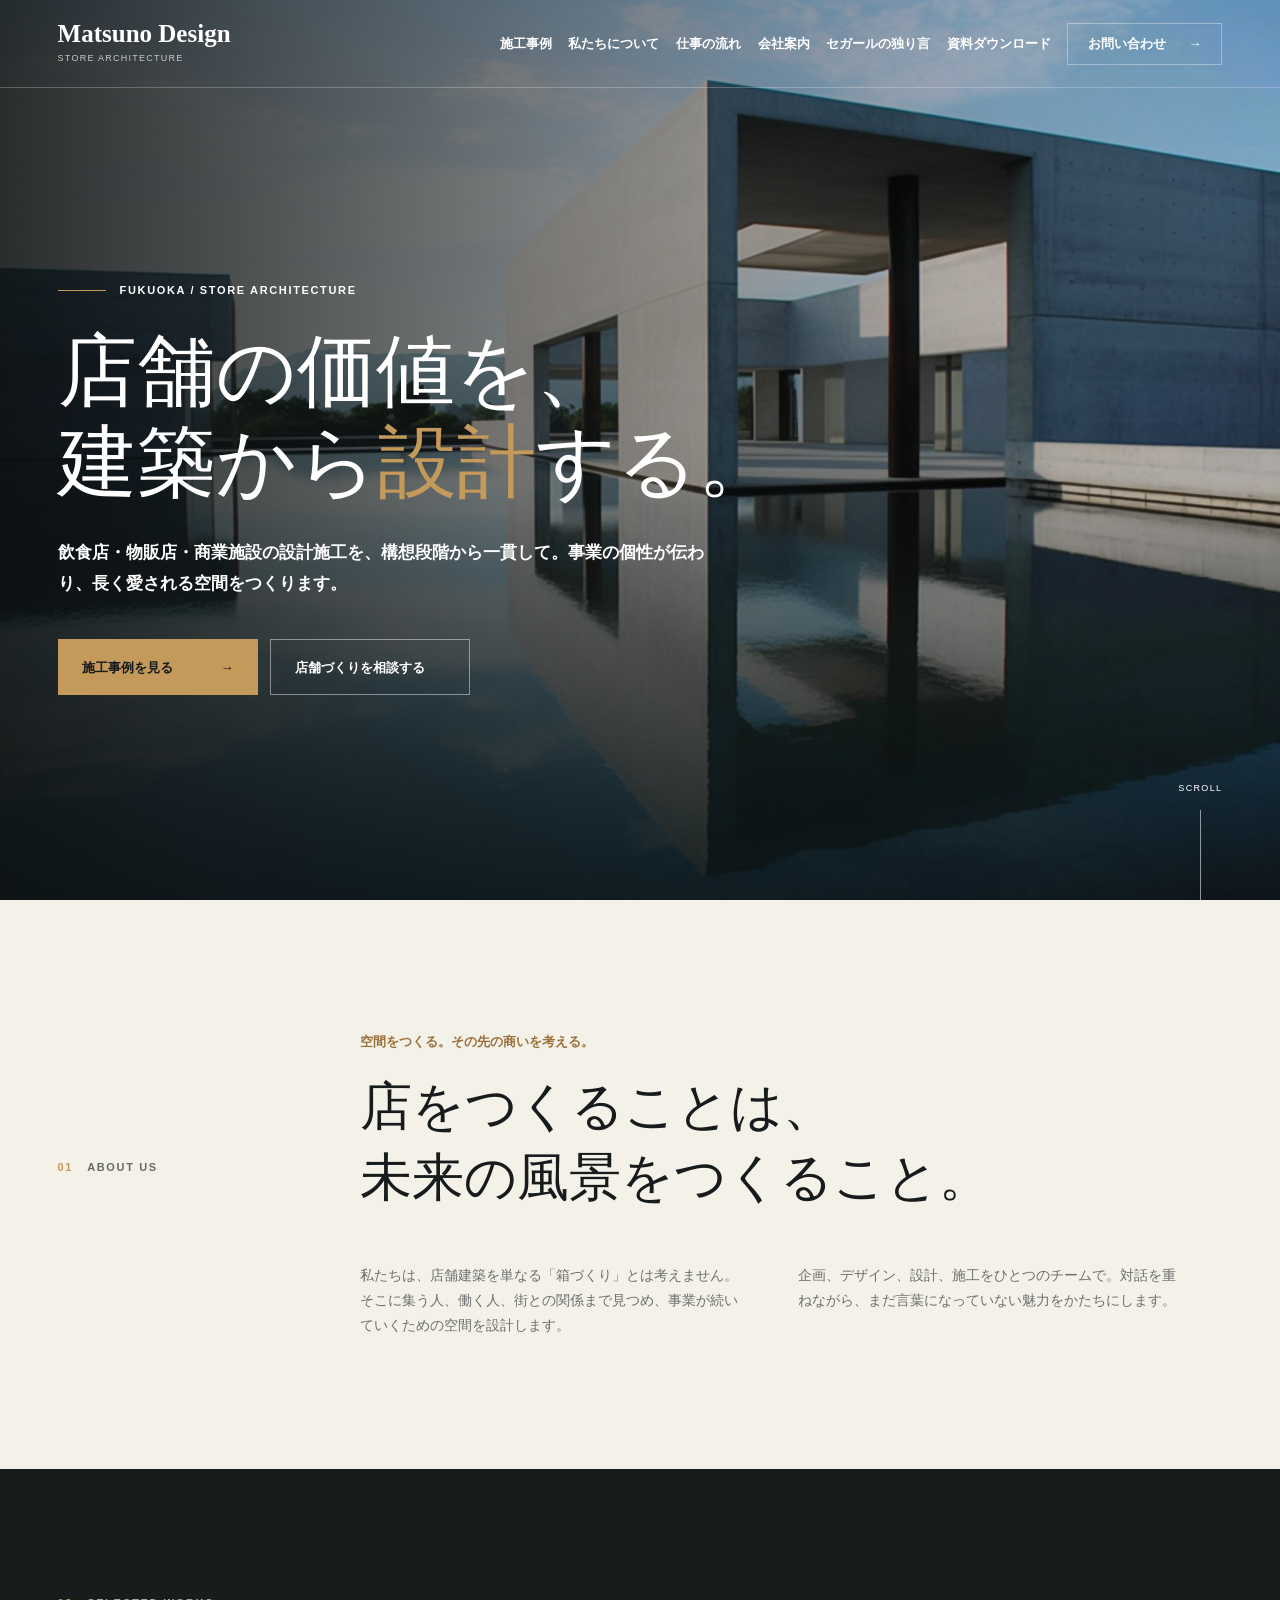
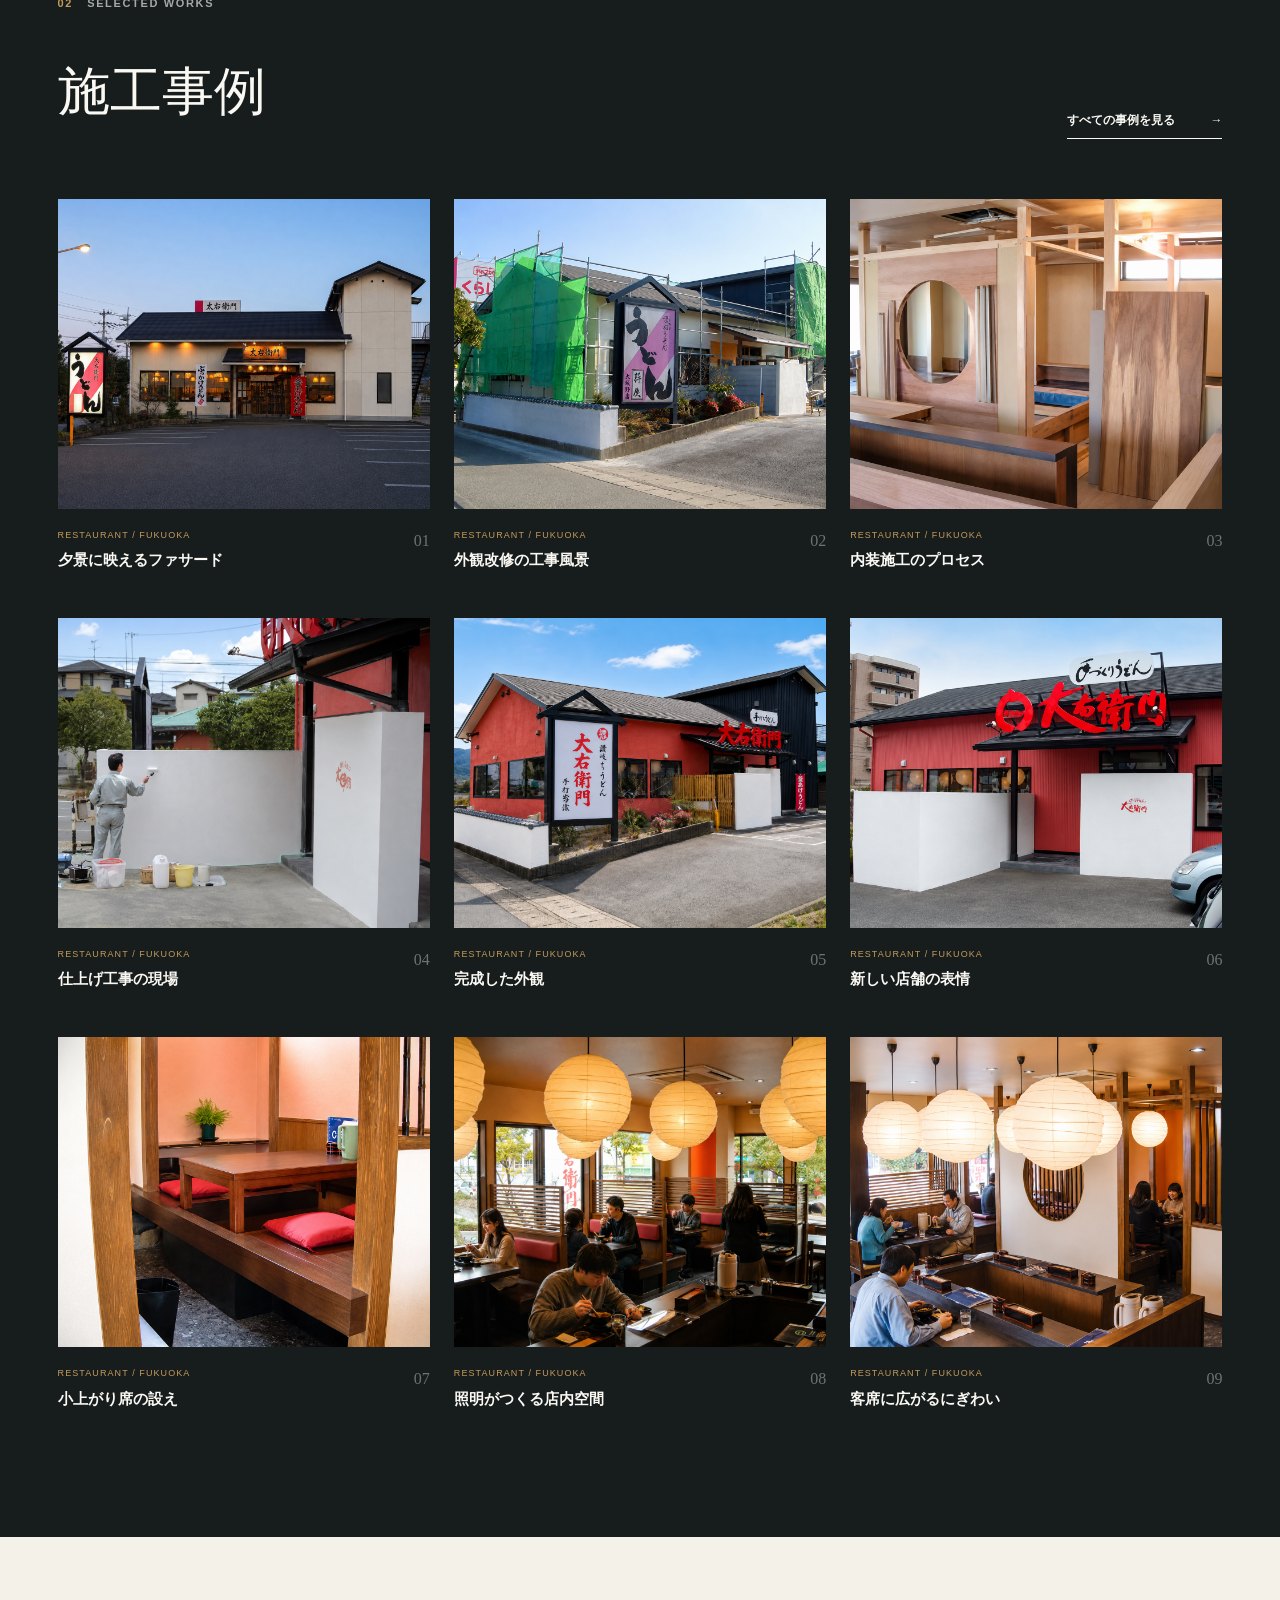
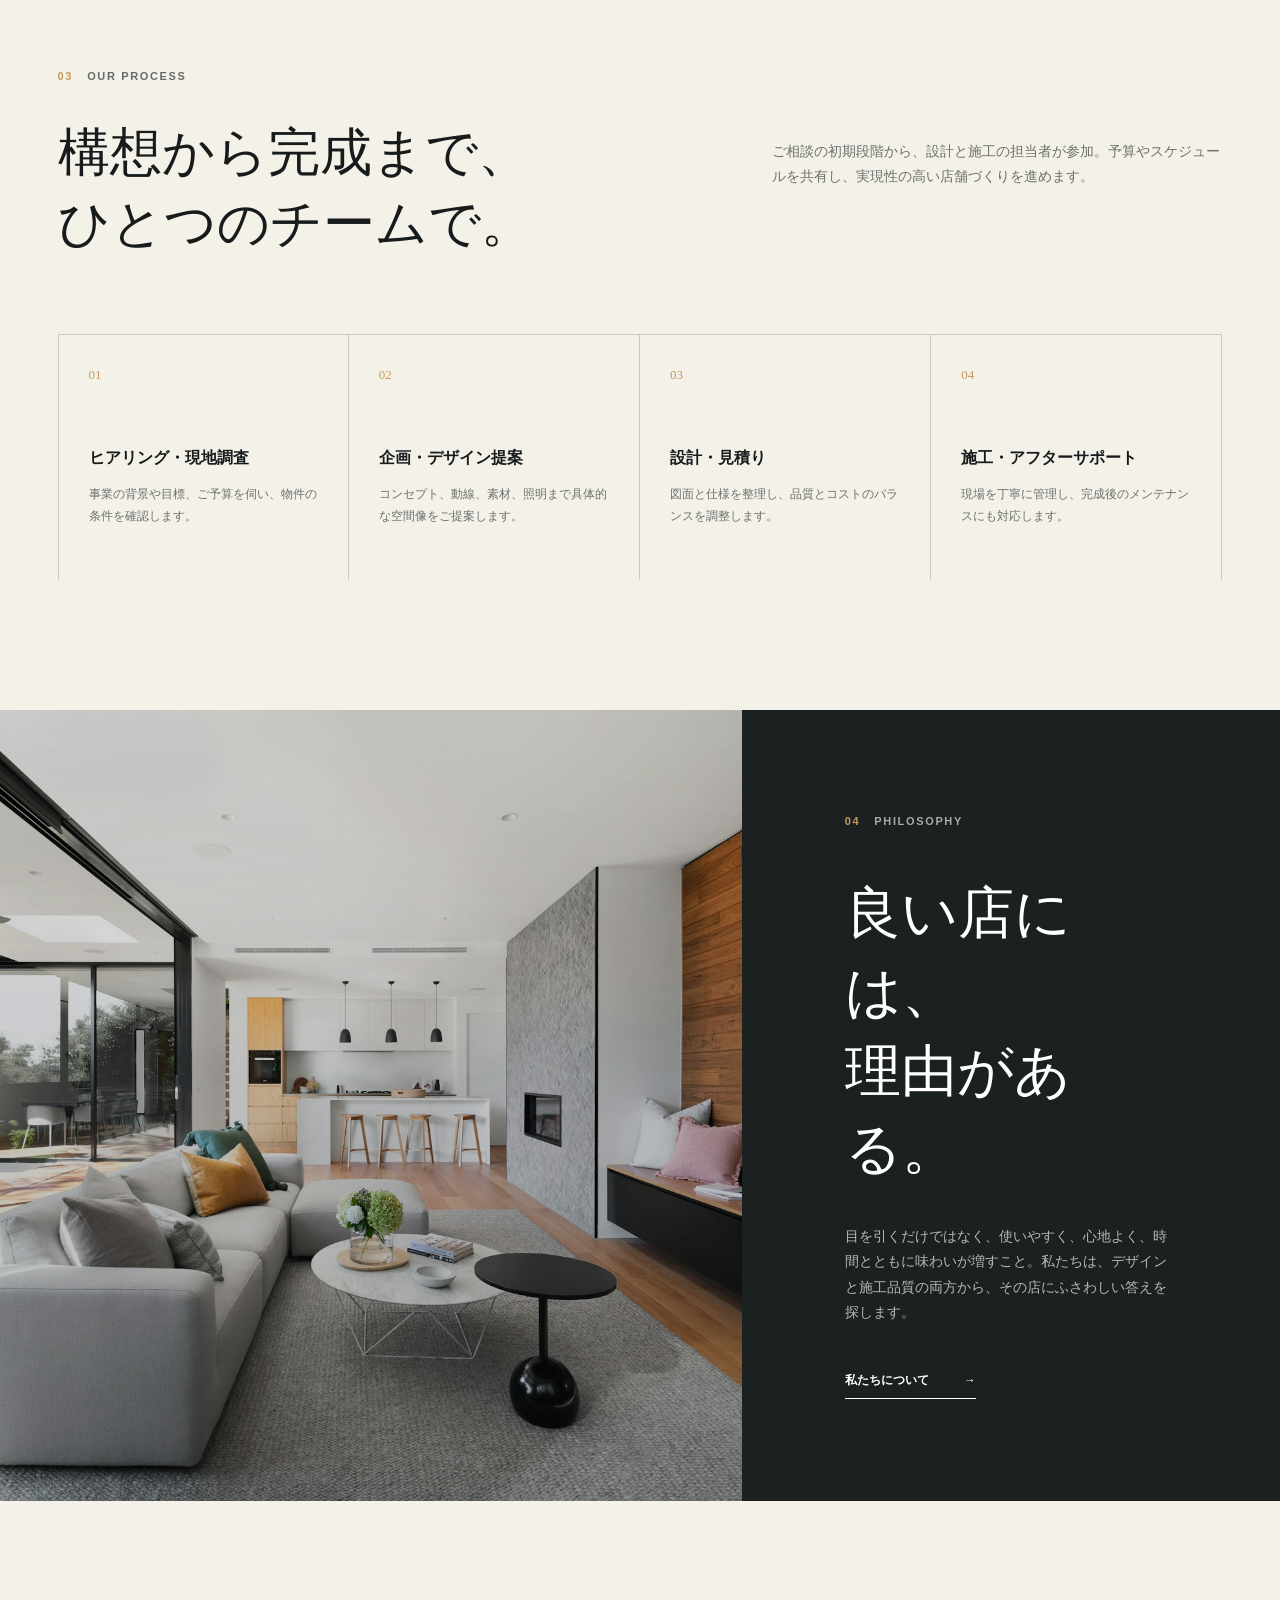
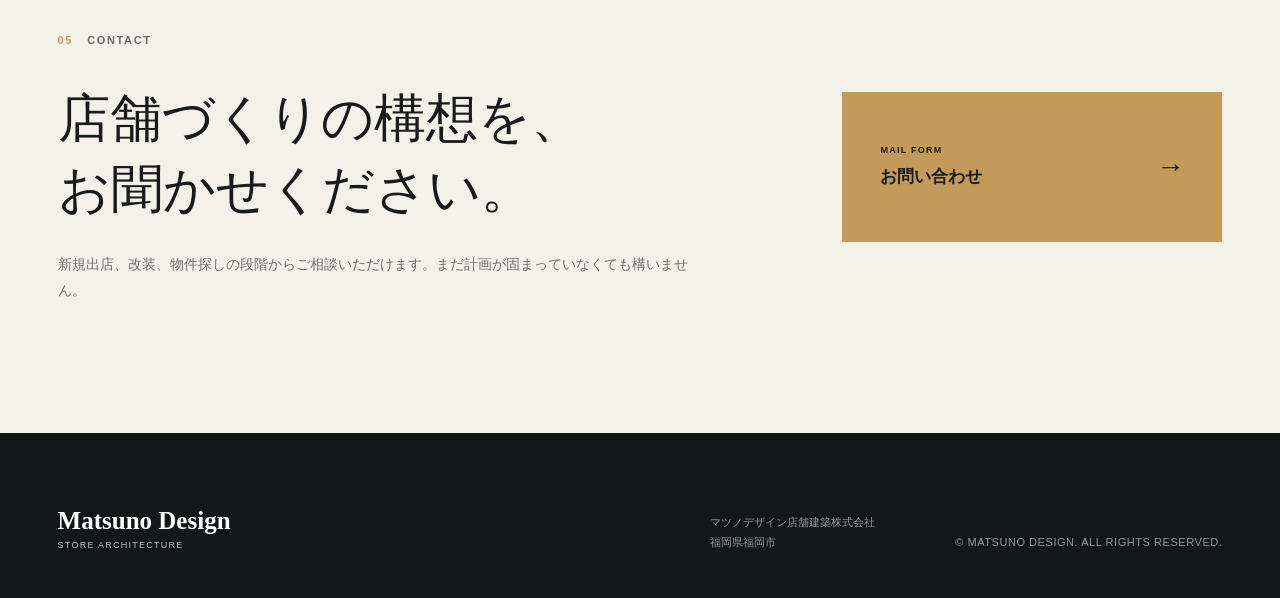
==== commit 538b8dd0: "Add blog and download links" ====
--- a/index.html
+++ b/index.html
@@ -16,7 +16,7 @@
     </a>
     <button class="menu-button" type="button" aria-label="メニューを開く" aria-expanded="false" aria-controls="main-nav"><span></span><span></span></button>
     <nav class="main-nav" id="main-nav" aria-label="メインメニュー">
-      <a href="#works">施工事例</a><a href="#about">私たちについて</a><a href="#process">仕事の流れ</a><a href="#company">会社案内</a><a class="nav-contact" href="#contact">お問い合わせ <span>→</span></a>
+      <a href="#works">施工事例</a><a href="#about">私たちについて</a><a href="#process">仕事の流れ</a><a href="#company">会社案内</a><a href="http://blog.livedoor.jp/kuniichi/" target="_blank" rel="noopener noreferrer">セガールの独り言</a><a href="download.html">資料ダウンロード</a><a class="nav-contact" href="#contact">お問い合わせ <span>→</span></a>
     </nav>
   </header>
 
--- a/assets/css/style.css
+++ b/assets/css/style.css
@@ -1,4 +1,5 @@
 :root{--ink:#171b1c;--paper:#f4f1e9;--white:#faf8f2;--muted:#6c706e;--gold:#c49a5b;--line:rgba(23,27,28,.18)}
-*{box-sizing:border-box}html{scroll-behavior:smooth;overflow-x:hidden}body{margin:0;overflow-x:hidden;color:var(--ink);font-family:"Yu Gothic","Hiragino Kaku Gothic ProN",Meiryo,sans-serif;background:var(--paper);line-height:1.8}a{color:inherit}img{max-width:100%}.site-header{position:fixed;inset:0 0 auto;z-index:20;display:flex;align-items:center;justify-content:space-between;height:88px;padding:0 4.5vw;color:#fff;border-bottom:1px solid rgba(255,255,255,.24);transition:.3s}.site-header.scrolled{height:72px;background:rgba(20,24,25,.94);backdrop-filter:blur(12px)}.brand{display:flex;flex-direction:column;text-decoration:none}.brand strong{font-family:Georgia,"Times New Roman",serif;font-size:25px;line-height:1}.brand span{margin-top:4px;font-size:9px;letter-spacing:.14em;text-transform:uppercase;opacity:.72}.main-nav{display:flex;align-items:center;gap:2.2vw;font-size:13px;font-weight:700}.main-nav a{text-decoration:none;white-space:nowrap}.nav-contact{display:flex;align-items:center;gap:22px;height:42px;padding:0 20px;border:1px solid rgba(255,255,255,.35)}.menu-button{display:none}.hero{position:relative;min-height:900px;height:100vh;color:#fff;background:linear-gradient(90deg,rgba(12,16,17,.88),rgba(12,16,17,.42) 58%,rgba(12,16,17,.15)),linear-gradient(0deg,rgba(12,16,17,.55),transparent 45%),url("../images/matsuno-hero-source.jpg") center/cover no-repeat}.hero-inner{display:flex;flex-direction:column;justify-content:center;width:min(1180px,91%);height:100%;margin:auto;padding-top:76px}.eyebrow,.section-label{display:flex;align-items:center;gap:14px;margin:0 0 25px;font-size:11px;font-weight:700;letter-spacing:.15em}.eyebrow:before{width:48px;height:1px;background:var(--gold);content:""}.hero h1{margin:0;font-family:Georgia,"Yu Mincho","Hiragino Mincho ProN",serif;font-size:clamp(54px,6.2vw,92px);line-height:1.15;font-weight:500}.hero h1 span{color:var(--gold)}.hero-lead{max-width:660px;margin:30px 0 0;font-size:17px;font-weight:600}.hero-actions{display:flex;gap:12px;margin-top:40px}.button{display:inline-flex;align-items:center;justify-content:space-between;min-width:200px;height:56px;padding:0 24px;text-decoration:none;font-size:13px;font-weight:700}.button-primary{background:var(--gold);color:#161a1b}.button-ghost{border:1px solid rgba(255,255,255,.45)}.hero-note{position:absolute;right:4.5vw;bottom:0;display:flex;flex-direction:column;align-items:center;gap:14px;font-size:9px;letter-spacing:.15em}.hero-note i{display:block;width:1px;height:90px;background:rgba(255,255,255,.55)}.section{padding:130px max(4.5vw,24px)}.section-label{margin-bottom:32px;color:#666b69}.section-label span{color:var(--gold)}.intro{display:grid;grid-template-columns:26% 1fr;max-width:1440px;margin:auto}.intro-copy h2,.process h2,.contact h2{margin:0;font-family:Georgia,"Yu Mincho",serif;font-size:clamp(38px,4.1vw,62px);line-height:1.35;font-weight:500}.kicker{margin:0 0 18px;color:#9a713a;font-size:13px;font-weight:700}.intro-text{display:grid;grid-template-columns:1fr 1fr;gap:55px;max-width:820px;margin-top:50px}.intro-text p,.section-description,.statement-copy>p,.contact-copy>p{margin:0;color:var(--muted);font-size:14px}.section-dark{padding:125px max(4.5vw,24px);color:var(--white);background:#171c1d}.section-head{display:flex;align-items:flex-end;justify-content:space-between;gap:40px;max-width:1310px;margin:0 auto 60px}.section-head h2{margin:0;font-family:Georgia,"Yu Mincho",serif;font-size:52px;font-weight:500}.section-label.light{color:rgba(255,255,255,.62)}.text-link{display:inline-flex;gap:35px;align-items:center;padding-bottom:6px;border-bottom:1px solid currentColor;text-decoration:none;font-size:12px;font-weight:700}.works-grid{display:grid;grid-template-columns:repeat(3,1fr);gap:45px 24px;max-width:1310px;margin:auto}.work-image{height:310px;background-size:cover;background-position:center}.image-01{background-image:url("../images/work-01.png")}.image-02{background-image:url("../images/work-02.png")}.image-03{background-image:url("../images/work-03.png")}.image-04{background-image:url("../images/work-04.png")}.image-05{background-image:url("../images/work-05.png")}.image-06{background-image:url("../images/work-06.png")}.image-07{background-image:url("../images/work-07.png")}.image-08{background-image:url("../images/work-08.png")}.image-09{background-image:url("../images/work-09.png")}.work-meta{display:flex;justify-content:space-between;gap:20px;padding-top:18px}.work-meta p{margin:0 0 3px;color:var(--gold);font-size:9px;letter-spacing:.12em}.work-meta h3{margin:0;font-size:15px}.work-meta>span{color:rgba(255,255,255,.38);font-family:Georgia,serif}.process{max-width:1440px;margin:auto}.process .section-head{align-items:flex-start}.section-description{max-width:450px;padding-top:72px}.process-list{display:grid;grid-template-columns:repeat(4,1fr);gap:0;margin:75px 0 0;padding:0;border-top:1px solid var(--line);list-style:none}.process-list li{min-height:245px;padding:25px 30px;border-right:1px solid var(--line)}.process-list li:first-child{border-left:1px solid var(--line)}.process-list>li>span{color:var(--gold);font-family:Georgia,serif;font-size:13px}.process-list h3{margin:55px 0 12px;font-size:16px}.process-list p{margin:0;color:var(--muted);font-size:12px}.statement{display:grid;grid-template-columns:58% 42%;min-height:700px;background:#1b2021;color:#fff}.statement-image{background:linear-gradient(rgba(15,19,20,.12),rgba(15,19,20,.32)),url("../images/unsplash-philosophy.jpg") center/cover no-repeat}.statement-copy{display:flex;flex-direction:column;justify-content:center;padding:8vw}.statement-copy .quote{margin:10px 0 35px;color:#fff;font-family:Georgia,"Yu Mincho",serif;font-size:clamp(42px,4.4vw,67px);line-height:1.4}.statement-copy>p:not(.quote){color:rgba(255,255,255,.68)}.statement-copy .text-link{align-self:flex-start;margin-top:45px}.contact{display:grid;grid-template-columns:1fr 380px;align-items:center;gap:80px;max-width:1440px;margin:auto}.contact-copy>p{max-width:650px;margin-top:28px}.contact-button{display:flex;align-items:center;justify-content:space-between;height:150px;padding:0 38px;color:#171b1c;background:var(--gold);text-decoration:none}.contact-button small{display:block;margin-bottom:4px;font-size:9px;letter-spacing:.14em}.contact-button span{font-size:17px;font-weight:700}.contact-button b{font-size:28px;font-weight:400}footer{display:flex;justify-content:space-between;align-items:flex-end;padding:75px 4.5vw 45px;color:#fff;background:#131718}.footer-info{display:flex;gap:80px;align-items:flex-end}.footer-info p{margin:0;color:rgba(255,255,255,.55);font-size:11px}.copyright{letter-spacing:.05em}
+*{box-sizing:border-box}html{scroll-behavior:smooth;overflow-x:hidden}body{margin:0;overflow-x:hidden;color:var(--ink);font-family:"Yu Gothic","Hiragino Kaku Gothic ProN",Meiryo,sans-serif;background:var(--paper);line-height:1.8}a{color:inherit}img{max-width:100%}.site-header{position:fixed;inset:0 0 auto;z-index:20;display:flex;align-items:center;justify-content:space-between;height:88px;padding:0 4.5vw;color:#fff;border-bottom:1px solid rgba(255,255,255,.24);transition:.3s}.site-header.scrolled{height:72px;background:rgba(20,24,25,.94);backdrop-filter:blur(12px)}.brand{display:flex;flex-direction:column;text-decoration:none}.brand strong{font-family:Georgia,"Times New Roman",serif;font-size:25px;line-height:1}.brand span{margin-top:4px;font-size:9px;letter-spacing:.14em;text-transform:uppercase;opacity:.72}.main-nav{display:flex;align-items:center;gap:1.3vw;font-size:13px;font-weight:700}.main-nav a{text-decoration:none;white-space:nowrap}.nav-contact{display:flex;align-items:center;gap:22px;height:42px;padding:0 20px;border:1px solid rgba(255,255,255,.35)}.menu-button{display:none}.hero{position:relative;min-height:900px;height:100vh;color:#fff;background:linear-gradient(90deg,rgba(12,16,17,.88),rgba(12,16,17,.42) 58%,rgba(12,16,17,.15)),linear-gradient(0deg,rgba(12,16,17,.55),transparent 45%),url("../images/matsuno-hero-source.jpg") center/cover no-repeat}.hero-inner{display:flex;flex-direction:column;justify-content:center;width:min(1180px,91%);height:100%;margin:auto;padding-top:76px}.eyebrow,.section-label{display:flex;align-items:center;gap:14px;margin:0 0 25px;font-size:11px;font-weight:700;letter-spacing:.15em}.eyebrow:before{width:48px;height:1px;background:var(--gold);content:""}.hero h1{margin:0;font-family:Georgia,"Yu Mincho","Hiragino Mincho ProN",serif;font-size:clamp(54px,6.2vw,92px);line-height:1.15;font-weight:500}.hero h1 span{color:var(--gold)}.hero-lead{max-width:660px;margin:30px 0 0;font-size:17px;font-weight:600}.hero-actions{display:flex;gap:12px;margin-top:40px}.button{display:inline-flex;align-items:center;justify-content:space-between;min-width:200px;height:56px;padding:0 24px;text-decoration:none;font-size:13px;font-weight:700}.button-primary{background:var(--gold);color:#161a1b}.button-ghost{border:1px solid rgba(255,255,255,.45)}.hero-note{position:absolute;right:4.5vw;bottom:0;display:flex;flex-direction:column;align-items:center;gap:14px;font-size:9px;letter-spacing:.15em}.hero-note i{display:block;width:1px;height:90px;background:rgba(255,255,255,.55)}.section{padding:130px max(4.5vw,24px)}.section-label{margin-bottom:32px;color:#666b69}.section-label span{color:var(--gold)}.intro{display:grid;grid-template-columns:26% 1fr;max-width:1440px;margin:auto}.intro-copy h2,.process h2,.contact h2{margin:0;font-family:Georgia,"Yu Mincho",serif;font-size:clamp(38px,4.1vw,62px);line-height:1.35;font-weight:500}.kicker{margin:0 0 18px;color:#9a713a;font-size:13px;font-weight:700}.intro-text{display:grid;grid-template-columns:1fr 1fr;gap:55px;max-width:820px;margin-top:50px}.intro-text p,.section-description,.statement-copy>p,.contact-copy>p{margin:0;color:var(--muted);font-size:14px}.section-dark{padding:125px max(4.5vw,24px);color:var(--white);background:#171c1d}.section-head{display:flex;align-items:flex-end;justify-content:space-between;gap:40px;max-width:1310px;margin:0 auto 60px}.section-head h2{margin:0;font-family:Georgia,"Yu Mincho",serif;font-size:52px;font-weight:500}.section-label.light{color:rgba(255,255,255,.62)}.text-link{display:inline-flex;gap:35px;align-items:center;padding-bottom:6px;border-bottom:1px solid currentColor;text-decoration:none;font-size:12px;font-weight:700}.works-grid{display:grid;grid-template-columns:repeat(3,1fr);gap:45px 24px;max-width:1310px;margin:auto}.work-image{height:310px;background-size:cover;background-position:center}.image-01{background-image:url("../images/work-01.png")}.image-02{background-image:url("../images/work-02.png")}.image-03{background-image:url("../images/work-03.png")}.image-04{background-image:url("../images/work-04.png")}.image-05{background-image:url("../images/work-05.png")}.image-06{background-image:url("../images/work-06.png")}.image-07{background-image:url("../images/work-07.png")}.image-08{background-image:url("../images/work-08.png")}.image-09{background-image:url("../images/work-09.png")}.work-meta{display:flex;justify-content:space-between;gap:20px;padding-top:18px}.work-meta p{margin:0 0 3px;color:var(--gold);font-size:9px;letter-spacing:.12em}.work-meta h3{margin:0;font-size:15px}.work-meta>span{color:rgba(255,255,255,.38);font-family:Georgia,serif}.process{max-width:1440px;margin:auto}.process .section-head{align-items:flex-start}.section-description{max-width:450px;padding-top:72px}.process-list{display:grid;grid-template-columns:repeat(4,1fr);gap:0;margin:75px 0 0;padding:0;border-top:1px solid var(--line);list-style:none}.process-list li{min-height:245px;padding:25px 30px;border-right:1px solid var(--line)}.process-list li:first-child{border-left:1px solid var(--line)}.process-list>li>span{color:var(--gold);font-family:Georgia,serif;font-size:13px}.process-list h3{margin:55px 0 12px;font-size:16px}.process-list p{margin:0;color:var(--muted);font-size:12px}.statement{display:grid;grid-template-columns:58% 42%;min-height:700px;background:#1b2021;color:#fff}.statement-image{background:linear-gradient(rgba(15,19,20,.12),rgba(15,19,20,.32)),url("../images/unsplash-philosophy.jpg") center/cover no-repeat}.statement-copy{display:flex;flex-direction:column;justify-content:center;padding:8vw}.statement-copy .quote{margin:10px 0 35px;color:#fff;font-family:Georgia,"Yu Mincho",serif;font-size:clamp(42px,4.4vw,67px);line-height:1.4}.statement-copy>p:not(.quote){color:rgba(255,255,255,.68)}.statement-copy .text-link{align-self:flex-start;margin-top:45px}.contact{display:grid;grid-template-columns:1fr 380px;align-items:center;gap:80px;max-width:1440px;margin:auto}.contact-copy>p{max-width:650px;margin-top:28px}.contact-button{display:flex;align-items:center;justify-content:space-between;height:150px;padding:0 38px;color:#171b1c;background:var(--gold);text-decoration:none}.contact-button small{display:block;margin-bottom:4px;font-size:9px;letter-spacing:.14em}.contact-button span{font-size:17px;font-weight:700}.contact-button b{font-size:28px;font-weight:400}footer{display:flex;justify-content:space-between;align-items:flex-end;padding:75px 4.5vw 45px;color:#fff;background:#131718}.footer-info{display:flex;gap:80px;align-items:flex-end}.footer-info p{margin:0;color:rgba(255,255,255,.55);font-size:11px}.copyright{letter-spacing:.05em}
 @media(max-width:850px){.site-header{height:72px;padding:0 22px}.brand strong{font-size:21px}.menu-button{display:grid;place-content:center;gap:7px;width:42px;height:42px;border:0;background:transparent}.menu-button span{display:block;width:24px;height:1px;background:#fff;transition:.25s}.menu-button[aria-expanded="true"] span:first-child{transform:translateY(4px) rotate(45deg)}.menu-button[aria-expanded="true"] span:last-child{transform:translateY(-4px) rotate(-45deg)}.main-nav{position:absolute;top:72px;left:0;right:0;display:none;flex-direction:column;align-items:stretch;gap:0;padding:18px 22px 28px;background:#171c1d}.main-nav.open{display:flex}.main-nav a{padding:14px 0;border-bottom:1px solid rgba(255,255,255,.14)}.nav-contact{height:auto;border:0}.hero{min-height:720px;height:100svh}.hero-inner{width:auto;padding:90px 22px 45px}.hero h1{font-size:clamp(43px,12vw,62px)}.hero-lead{font-size:14px}.hero-actions{flex-direction:column;align-items:flex-start}.button{width:230px}.hero-note{display:none}.section{padding:85px 22px}.intro{grid-template-columns:1fr}.intro-text{grid-template-columns:1fr;gap:20px;margin-top:35px}.section-head{display:block;margin-bottom:40px}.section-head .text-link{margin-top:25px}.section-head h2{font-size:40px}.works-grid{grid-template-columns:1fr}.work-image{height:55vw;min-height:260px}.process .section-head{display:block}.section-description{padding-top:25px}.process-list{grid-template-columns:1fr 1fr}.process-list li{min-height:220px;border-bottom:1px solid var(--line)}.process-list h3{margin-top:35px}.statement{grid-template-columns:1fr}.statement-image{min-height:420px}.statement-copy{padding:75px 22px}.contact{grid-template-columns:1fr;gap:45px}.contact-button{height:120px}footer{display:block}.footer-info{display:block;margin-top:45px}.footer-info p+p{margin-top:25px}}
 @media(max-width:500px){.hero h1{font-size:40px;line-height:1.28}.eyebrow{gap:10px;font-size:9px;letter-spacing:.1em}.eyebrow:before{width:38px}.hero-lead{max-width:100%;font-size:13px}.process-list{grid-template-columns:1fr}.process-list li{min-height:190px;border-left:1px solid var(--line)}.process-list h3{margin-top:25px}.statement-image{min-height:330px}.hero-actions .button{width:100%}.contact-button{padding:0 24px}}
+.download-page{min-height:100vh;background:var(--paper)}.download-page .site-header{background:rgba(20,24,25,.96)}.download-main{width:min(1120px,91%);min-height:calc(100vh - 260px);margin:auto;padding:180px 0 120px}.download-intro{max-width:720px}.download-intro h1{margin:0;font-family:Georgia,"Yu Mincho",serif;font-size:clamp(48px,5vw,72px);line-height:1.2;font-weight:500}.download-intro>p{margin:28px 0 0;color:var(--muted);font-size:15px}.download-card{display:flex;align-items:flex-end;justify-content:space-between;gap:50px;margin-top:85px;padding:48px 52px;border-top:1px solid var(--ink);border-bottom:1px solid var(--line)}.download-card-label{margin:0 0 13px;color:var(--gold);font-size:10px;letter-spacing:.14em}.download-card h2{margin:0;font-family:Georgia,"Yu Mincho",serif;font-size:32px;font-weight:500}.download-card>div>p:last-child{max-width:550px;margin:20px 0 0;color:var(--muted);font-size:14px}.download-button{display:inline-flex;align-items:center;justify-content:space-between;gap:40px;min-width:250px;height:58px;padding:0 22px;color:var(--ink);background:var(--gold);text-decoration:none;font-size:13px;font-weight:700}.download-button span{font-size:22px;font-weight:400}.download-nav{gap:1.6vw}@media(max-width:850px){.download-main{width:auto;padding:135px 22px 80px}.download-card{display:block;margin-top:55px;padding:35px 0}.download-card h2{font-size:28px}.download-button{margin-top:35px;width:100%}}
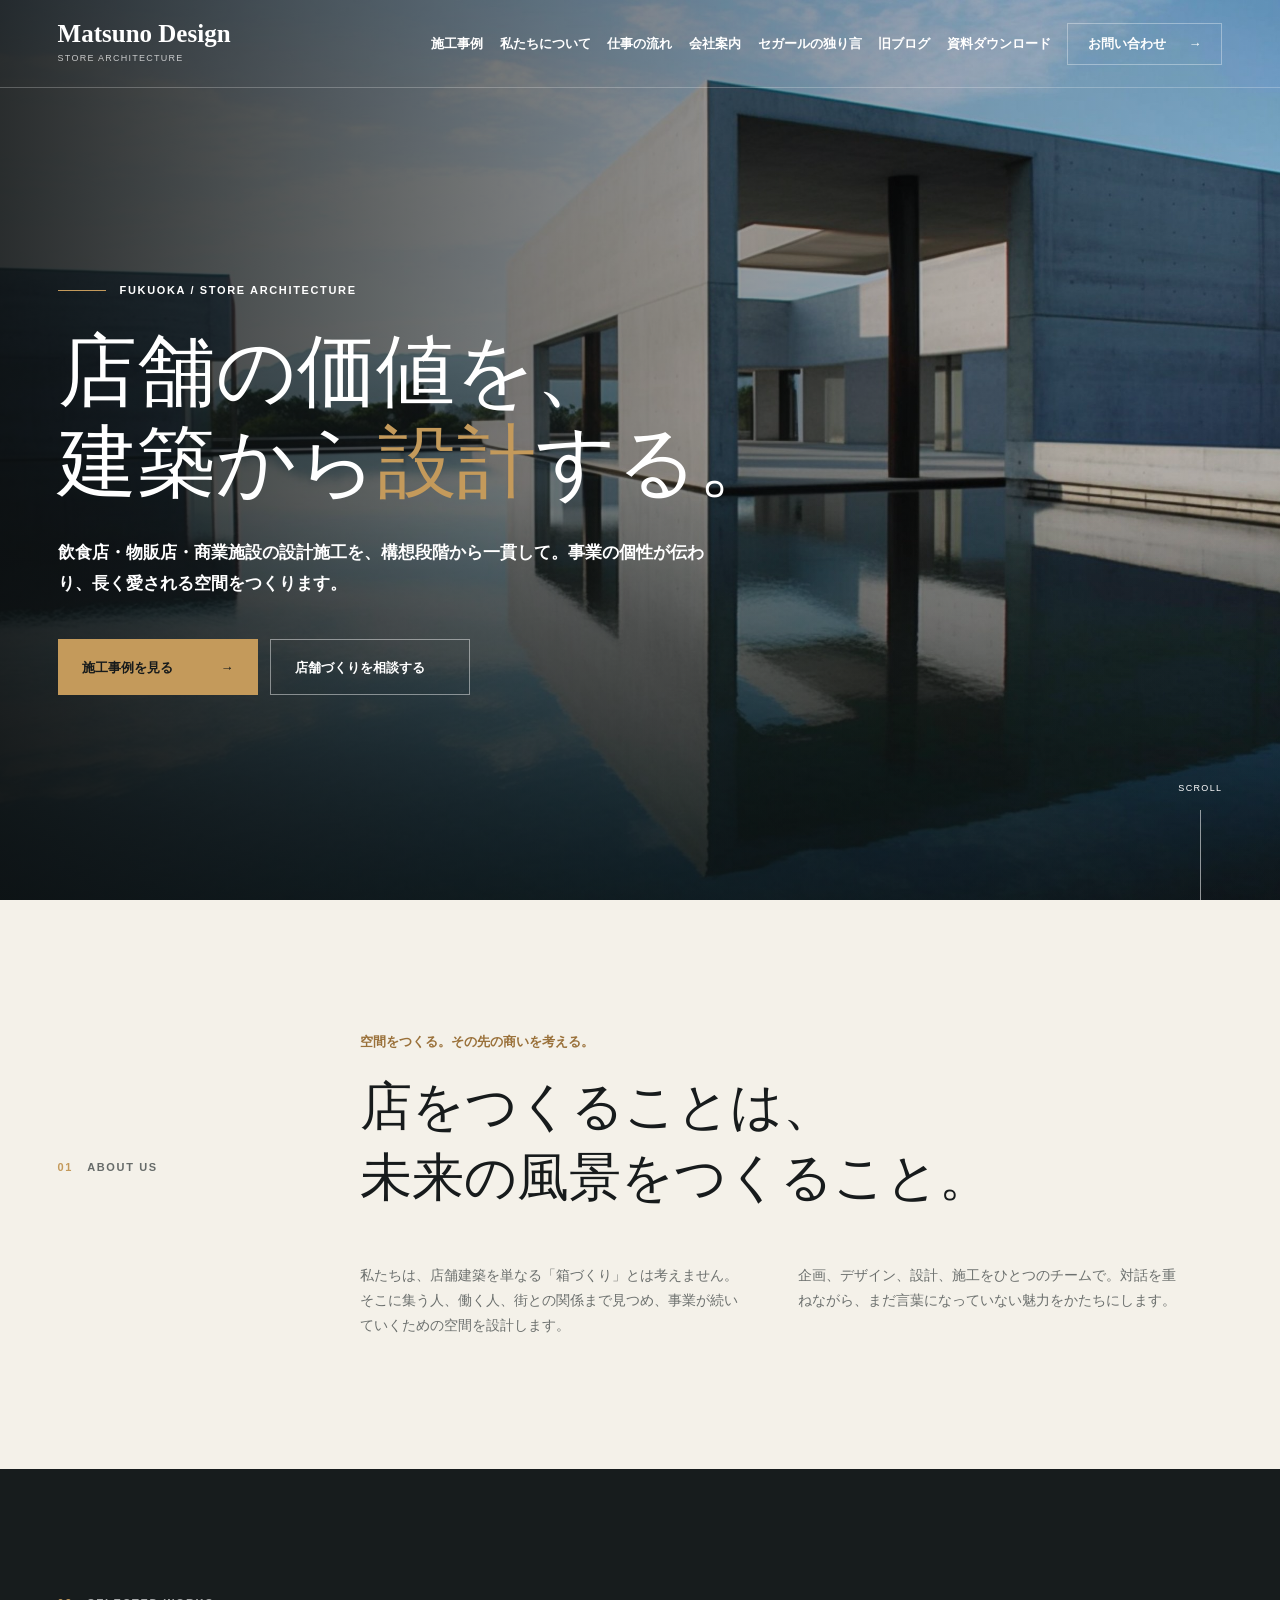
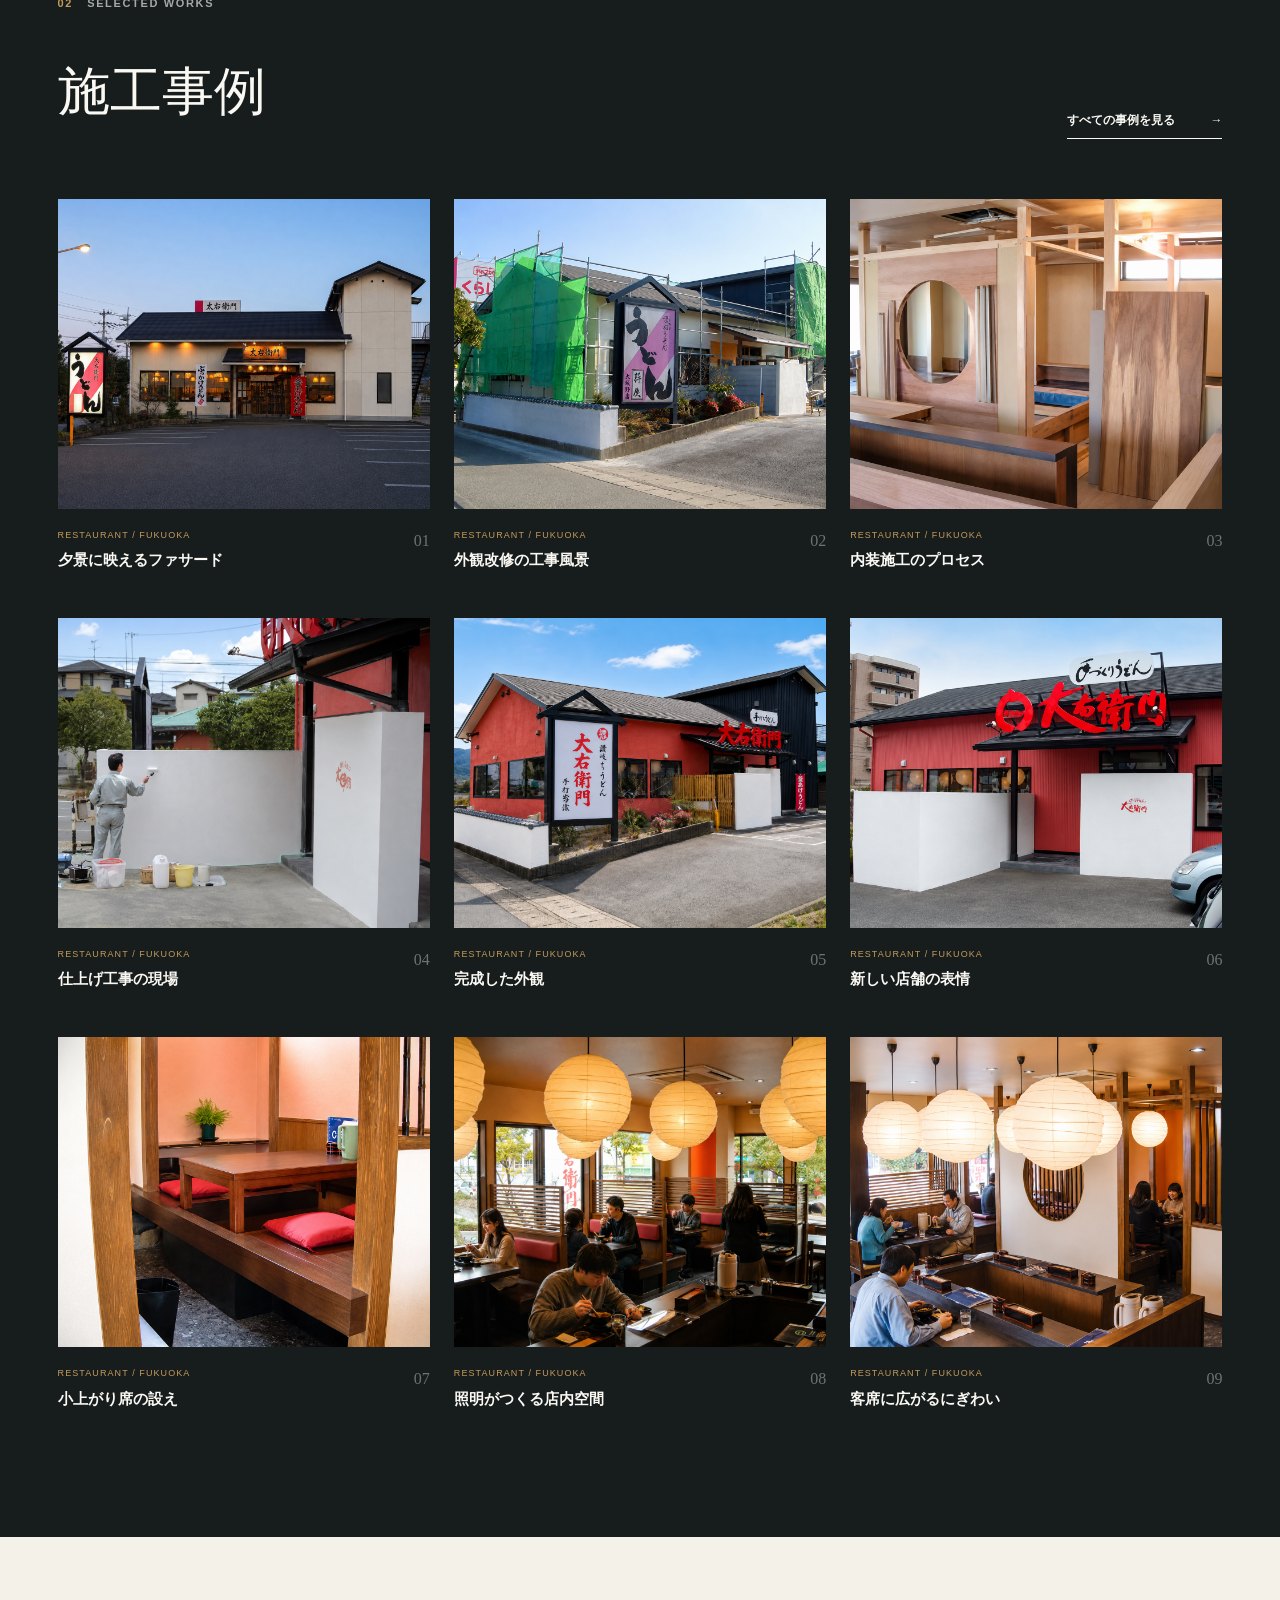
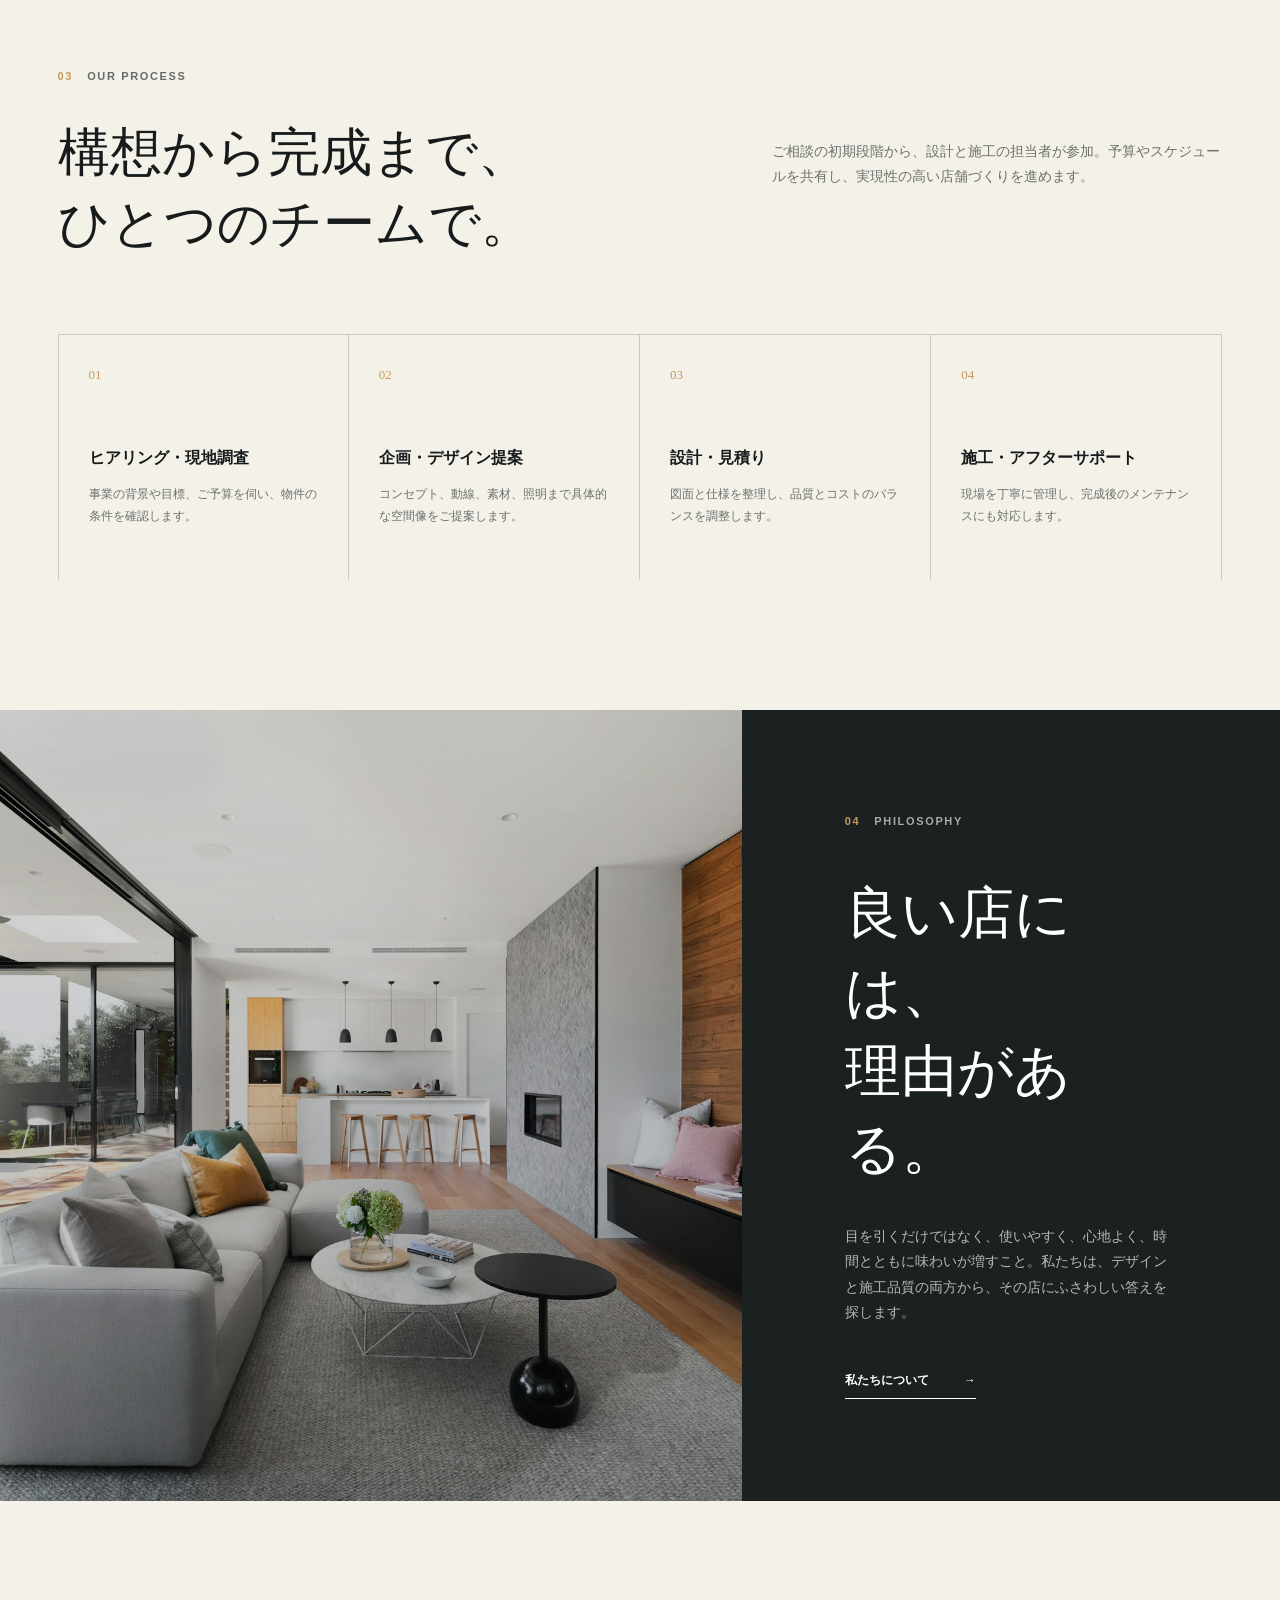
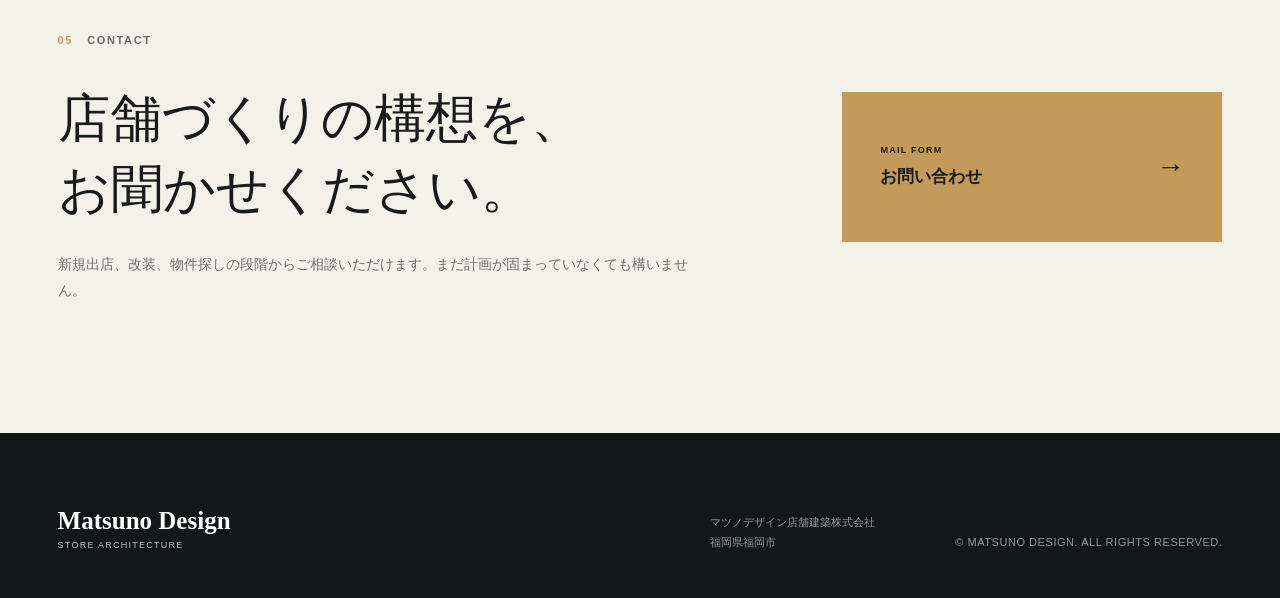
==== commit 421fa491: "Add internal president journal pages" ====
--- a/index.html
+++ b/index.html
@@ -16,7 +16,7 @@
     </a>
     <button class="menu-button" type="button" aria-label="メニューを開く" aria-expanded="false" aria-controls="main-nav"><span></span><span></span></button>
     <nav class="main-nav" id="main-nav" aria-label="メインメニュー">
-      <a href="#works">施工事例</a><a href="#about">私たちについて</a><a href="#process">仕事の流れ</a><a href="#company">会社案内</a><a href="http://blog.livedoor.jp/kuniichi/" target="_blank" rel="noopener noreferrer">セガールの独り言</a><a href="download.html">資料ダウンロード</a><a class="nav-contact" href="#contact">お問い合わせ <span>→</span></a>
+      <a href="#works">施工事例</a><a href="#about">私たちについて</a><a href="#process">仕事の流れ</a><a href="#company">会社案内</a><a href="blog.html">セガールの独り言</a><a href="http://blog.livedoor.jp/kuniichi/" target="_blank" rel="noopener noreferrer">旧ブログ</a><a href="download.html">資料ダウンロード</a><a class="nav-contact" href="#contact">お問い合わせ <span>→</span></a>
     </nav>
   </header>
 
--- a/assets/css/style.css
+++ b/assets/css/style.css
@@ -2,4 +2,11 @@
 *{box-sizing:border-box}html{scroll-behavior:smooth;overflow-x:hidden}body{margin:0;overflow-x:hidden;color:var(--ink);font-family:"Yu Gothic","Hiragino Kaku Gothic ProN",Meiryo,sans-serif;background:var(--paper);line-height:1.8}a{color:inherit}img{max-width:100%}.site-header{position:fixed;inset:0 0 auto;z-index:20;display:flex;align-items:center;justify-content:space-between;height:88px;padding:0 4.5vw;color:#fff;border-bottom:1px solid rgba(255,255,255,.24);transition:.3s}.site-header.scrolled{height:72px;background:rgba(20,24,25,.94);backdrop-filter:blur(12px)}.brand{display:flex;flex-direction:column;text-decoration:none}.brand strong{font-family:Georgia,"Times New Roman",serif;font-size:25px;line-height:1}.brand span{margin-top:4px;font-size:9px;letter-spacing:.14em;text-transform:uppercase;opacity:.72}.main-nav{display:flex;align-items:center;gap:1.3vw;font-size:13px;font-weight:700}.main-nav a{text-decoration:none;white-space:nowrap}.nav-contact{display:flex;align-items:center;gap:22px;height:42px;padding:0 20px;border:1px solid rgba(255,255,255,.35)}.menu-button{display:none}.hero{position:relative;min-height:900px;height:100vh;color:#fff;background:linear-gradient(90deg,rgba(12,16,17,.88),rgba(12,16,17,.42) 58%,rgba(12,16,17,.15)),linear-gradient(0deg,rgba(12,16,17,.55),transparent 45%),url("../images/matsuno-hero-source.jpg") center/cover no-repeat}.hero-inner{display:flex;flex-direction:column;justify-content:center;width:min(1180px,91%);height:100%;margin:auto;padding-top:76px}.eyebrow,.section-label{display:flex;align-items:center;gap:14px;margin:0 0 25px;font-size:11px;font-weight:700;letter-spacing:.15em}.eyebrow:before{width:48px;height:1px;background:var(--gold);content:""}.hero h1{margin:0;font-family:Georgia,"Yu Mincho","Hiragino Mincho ProN",serif;font-size:clamp(54px,6.2vw,92px);line-height:1.15;font-weight:500}.hero h1 span{color:var(--gold)}.hero-lead{max-width:660px;margin:30px 0 0;font-size:17px;font-weight:600}.hero-actions{display:flex;gap:12px;margin-top:40px}.button{display:inline-flex;align-items:center;justify-content:space-between;min-width:200px;height:56px;padding:0 24px;text-decoration:none;font-size:13px;font-weight:700}.button-primary{background:var(--gold);color:#161a1b}.button-ghost{border:1px solid rgba(255,255,255,.45)}.hero-note{position:absolute;right:4.5vw;bottom:0;display:flex;flex-direction:column;align-items:center;gap:14px;font-size:9px;letter-spacing:.15em}.hero-note i{display:block;width:1px;height:90px;background:rgba(255,255,255,.55)}.section{padding:130px max(4.5vw,24px)}.section-label{margin-bottom:32px;color:#666b69}.section-label span{color:var(--gold)}.intro{display:grid;grid-template-columns:26% 1fr;max-width:1440px;margin:auto}.intro-copy h2,.process h2,.contact h2{margin:0;font-family:Georgia,"Yu Mincho",serif;font-size:clamp(38px,4.1vw,62px);line-height:1.35;font-weight:500}.kicker{margin:0 0 18px;color:#9a713a;font-size:13px;font-weight:700}.intro-text{display:grid;grid-template-columns:1fr 1fr;gap:55px;max-width:820px;margin-top:50px}.intro-text p,.section-description,.statement-copy>p,.contact-copy>p{margin:0;color:var(--muted);font-size:14px}.section-dark{padding:125px max(4.5vw,24px);color:var(--white);background:#171c1d}.section-head{display:flex;align-items:flex-end;justify-content:space-between;gap:40px;max-width:1310px;margin:0 auto 60px}.section-head h2{margin:0;font-family:Georgia,"Yu Mincho",serif;font-size:52px;font-weight:500}.section-label.light{color:rgba(255,255,255,.62)}.text-link{display:inline-flex;gap:35px;align-items:center;padding-bottom:6px;border-bottom:1px solid currentColor;text-decoration:none;font-size:12px;font-weight:700}.works-grid{display:grid;grid-template-columns:repeat(3,1fr);gap:45px 24px;max-width:1310px;margin:auto}.work-image{height:310px;background-size:cover;background-position:center}.image-01{background-image:url("../images/work-01.png")}.image-02{background-image:url("../images/work-02.png")}.image-03{background-image:url("../images/work-03.png")}.image-04{background-image:url("../images/work-04.png")}.image-05{background-image:url("../images/work-05.png")}.image-06{background-image:url("../images/work-06.png")}.image-07{background-image:url("../images/work-07.png")}.image-08{background-image:url("../images/work-08.png")}.image-09{background-image:url("../images/work-09.png")}.work-meta{display:flex;justify-content:space-between;gap:20px;padding-top:18px}.work-meta p{margin:0 0 3px;color:var(--gold);font-size:9px;letter-spacing:.12em}.work-meta h3{margin:0;font-size:15px}.work-meta>span{color:rgba(255,255,255,.38);font-family:Georgia,serif}.process{max-width:1440px;margin:auto}.process .section-head{align-items:flex-start}.section-description{max-width:450px;padding-top:72px}.process-list{display:grid;grid-template-columns:repeat(4,1fr);gap:0;margin:75px 0 0;padding:0;border-top:1px solid var(--line);list-style:none}.process-list li{min-height:245px;padding:25px 30px;border-right:1px solid var(--line)}.process-list li:first-child{border-left:1px solid var(--line)}.process-list>li>span{color:var(--gold);font-family:Georgia,serif;font-size:13px}.process-list h3{margin:55px 0 12px;font-size:16px}.process-list p{margin:0;color:var(--muted);font-size:12px}.statement{display:grid;grid-template-columns:58% 42%;min-height:700px;background:#1b2021;color:#fff}.statement-image{background:linear-gradient(rgba(15,19,20,.12),rgba(15,19,20,.32)),url("../images/unsplash-philosophy.jpg") center/cover no-repeat}.statement-copy{display:flex;flex-direction:column;justify-content:center;padding:8vw}.statement-copy .quote{margin:10px 0 35px;color:#fff;font-family:Georgia,"Yu Mincho",serif;font-size:clamp(42px,4.4vw,67px);line-height:1.4}.statement-copy>p:not(.quote){color:rgba(255,255,255,.68)}.statement-copy .text-link{align-self:flex-start;margin-top:45px}.contact{display:grid;grid-template-columns:1fr 380px;align-items:center;gap:80px;max-width:1440px;margin:auto}.contact-copy>p{max-width:650px;margin-top:28px}.contact-button{display:flex;align-items:center;justify-content:space-between;height:150px;padding:0 38px;color:#171b1c;background:var(--gold);text-decoration:none}.contact-button small{display:block;margin-bottom:4px;font-size:9px;letter-spacing:.14em}.contact-button span{font-size:17px;font-weight:700}.contact-button b{font-size:28px;font-weight:400}footer{display:flex;justify-content:space-between;align-items:flex-end;padding:75px 4.5vw 45px;color:#fff;background:#131718}.footer-info{display:flex;gap:80px;align-items:flex-end}.footer-info p{margin:0;color:rgba(255,255,255,.55);font-size:11px}.copyright{letter-spacing:.05em}
 @media(max-width:850px){.site-header{height:72px;padding:0 22px}.brand strong{font-size:21px}.menu-button{display:grid;place-content:center;gap:7px;width:42px;height:42px;border:0;background:transparent}.menu-button span{display:block;width:24px;height:1px;background:#fff;transition:.25s}.menu-button[aria-expanded="true"] span:first-child{transform:translateY(4px) rotate(45deg)}.menu-button[aria-expanded="true"] span:last-child{transform:translateY(-4px) rotate(-45deg)}.main-nav{position:absolute;top:72px;left:0;right:0;display:none;flex-direction:column;align-items:stretch;gap:0;padding:18px 22px 28px;background:#171c1d}.main-nav.open{display:flex}.main-nav a{padding:14px 0;border-bottom:1px solid rgba(255,255,255,.14)}.nav-contact{height:auto;border:0}.hero{min-height:720px;height:100svh}.hero-inner{width:auto;padding:90px 22px 45px}.hero h1{font-size:clamp(43px,12vw,62px)}.hero-lead{font-size:14px}.hero-actions{flex-direction:column;align-items:flex-start}.button{width:230px}.hero-note{display:none}.section{padding:85px 22px}.intro{grid-template-columns:1fr}.intro-text{grid-template-columns:1fr;gap:20px;margin-top:35px}.section-head{display:block;margin-bottom:40px}.section-head .text-link{margin-top:25px}.section-head h2{font-size:40px}.works-grid{grid-template-columns:1fr}.work-image{height:55vw;min-height:260px}.process .section-head{display:block}.section-description{padding-top:25px}.process-list{grid-template-columns:1fr 1fr}.process-list li{min-height:220px;border-bottom:1px solid var(--line)}.process-list h3{margin-top:35px}.statement{grid-template-columns:1fr}.statement-image{min-height:420px}.statement-copy{padding:75px 22px}.contact{grid-template-columns:1fr;gap:45px}.contact-button{height:120px}footer{display:block}.footer-info{display:block;margin-top:45px}.footer-info p+p{margin-top:25px}}
 @media(max-width:500px){.hero h1{font-size:40px;line-height:1.28}.eyebrow{gap:10px;font-size:9px;letter-spacing:.1em}.eyebrow:before{width:38px}.hero-lead{max-width:100%;font-size:13px}.process-list{grid-template-columns:1fr}.process-list li{min-height:190px;border-left:1px solid var(--line)}.process-list h3{margin-top:25px}.statement-image{min-height:330px}.hero-actions .button{width:100%}.contact-button{padding:0 24px}}
-.download-page{min-height:100vh;background:var(--paper)}.download-page .site-header{background:rgba(20,24,25,.96)}.download-main{width:min(1120px,91%);min-height:calc(100vh - 260px);margin:auto;padding:180px 0 120px}.download-intro{max-width:720px}.download-intro h1{margin:0;font-family:Georgia,"Yu Mincho",serif;font-size:clamp(48px,5vw,72px);line-height:1.2;font-weight:500}.download-intro>p{margin:28px 0 0;color:var(--muted);font-size:15px}.download-card{display:flex;align-items:flex-end;justify-content:space-between;gap:50px;margin-top:85px;padding:48px 52px;border-top:1px solid var(--ink);border-bottom:1px solid var(--line)}.download-card-label{margin:0 0 13px;color:var(--gold);font-size:10px;letter-spacing:.14em}.download-card h2{margin:0;font-family:Georgia,"Yu Mincho",serif;font-size:32px;font-weight:500}.download-card>div>p:last-child{max-width:550px;margin:20px 0 0;color:var(--muted);font-size:14px}.download-button{display:inline-flex;align-items:center;justify-content:space-between;gap:40px;min-width:250px;height:58px;padding:0 22px;color:var(--ink);background:var(--gold);text-decoration:none;font-size:13px;font-weight:700}.download-button span{font-size:22px;font-weight:400}.download-nav{gap:1.6vw}@media(max-width:850px){.download-main{width:auto;padding:135px 22px 80px}.download-card{display:block;margin-top:55px;padding:35px 0}.download-card h2{font-size:28px}.download-button{margin-top:35px;width:100%}}
+.download-page{min-height:100vh;background:var(--paper)}.download-page .site-header{background:rgba(20,24,25,.96)}.download-main{width:min(1120px,91%);min-height:calc(100vh - 260px);margin:auto;padding:180px 0 120px}.download-intro{max-width:720px}.download-intro h1{margin:0;font-family:Georgia,"Yu Mincho",serif;font-size:clamp(48px,5vw,72px);line-height:1.2;font-weight:500}.download-intro>p{margin:28px 0 0;color:var(--muted);font-size:15px}.download-list{margin-top:85px}.download-card{display:flex;align-items:flex-end;justify-content:space-between;gap:50px;margin-top:0;padding:48px 52px;border-top:1px solid var(--ink);border-bottom:1px solid var(--line)}.download-card-label{margin:0 0 13px;color:var(--gold);font-size:10px;letter-spacing:.14em}.download-card h2{margin:0;font-family:Georgia,"Yu Mincho",serif;font-size:32px;font-weight:500}.download-card>div>p:last-child{max-width:550px;margin:20px 0 0;color:var(--muted);font-size:14px}.download-button{display:inline-flex;align-items:center;justify-content:space-between;gap:40px;min-width:250px;height:58px;padding:0 22px;color:var(--ink);background:var(--gold);text-decoration:none;font-size:13px;font-weight:700}.download-card+.download-card{margin-top:20px}.download-status{margin:0;color:var(--muted);font-size:14px}.download-button span{font-size:22px;font-weight:400}.download-nav{gap:1.6vw}@media(max-width:850px){.download-main{width:auto;padding:135px 22px 80px}.download-card{display:block;margin-top:55px;padding:35px 0}.download-card h2{font-size:28px}.download-button{margin-top:35px;width:100%}}
+
+.admin-page{min-height:100vh;background:var(--paper)}.admin-header{background:rgba(20,24,25,.96)}.admin-main{width:min(900px,91%);min-height:100vh;margin:auto;padding:175px 0 100px}.admin-login,.admin-workspace{max-width:760px}.admin-main h1{margin:0;font-family:Georgia,"Yu Mincho",serif;font-size:clamp(42px,4.8vw,64px);line-height:1.2;font-weight:500}.admin-login form{margin-top:55px;padding-top:24px;border-top:1px solid var(--ink)}.admin-login label{display:block;margin-bottom:11px;font-size:12px;font-weight:700}.token-row{display:flex;gap:12px}.token-row input{min-width:0;flex:1;height:54px;padding:0 16px;border:1px solid var(--line);border-radius:0;background:#fff;font:inherit}.token-row button,.logout-button{height:54px;padding:0 22px;border:0;border-radius:0;background:var(--gold);color:var(--ink);font:inherit;font-size:13px;font-weight:700;cursor:pointer}.admin-message{min-height:24px;margin:14px 0 0;color:var(--muted);font-size:13px}.admin-workspace-head{display:flex;align-items:flex-end;justify-content:space-between;gap:30px}.admin-account{margin:0 0 10px;color:var(--gold);font-size:12px;font-weight:700}.logout-button{background:#1b2021;color:#fff}.upload-zone{display:flex;flex-direction:column;align-items:center;justify-content:center;min-height:260px;margin-top:55px;border:1px dashed rgba(23,27,28,.45);background:#fff;cursor:pointer;transition:.2s}.upload-zone.is-dragging{border-color:var(--gold);background:#fff9ec}.upload-zone input{position:absolute;width:1px;height:1px;opacity:0}.upload-zone span{font-family:Georgia,"Yu Mincho",serif;font-size:26px}.upload-zone small{margin-top:10px;color:var(--muted);font-size:11px}.upload-queue{margin-top:20px}.queue-item{display:flex;align-items:center;justify-content:space-between;gap:20px;padding:14px 0;border-bottom:1px solid var(--line);font-size:14px}.queue-item small{color:var(--muted)}.queue-item .has-error{color:#a63d32}@media(max-width:600px){.admin-main{width:auto;padding:125px 22px 70px}.token-row{display:block}.token-row button{width:100%;margin-top:10px}.admin-workspace-head{display:block}.logout-button{margin-top:24px}.upload-zone{min-height:220px;margin-top:40px}.upload-zone span{font-size:21px}.queue-item{display:block}.queue-item small{display:block;margin-top:5px}}
+
+.admin-entry{margin-top:85px;padding:28px 0;border-top:1px solid var(--line)}.admin-entry>p{margin:0 0 15px;color:var(--muted);font-size:13px}.admin-entry form{display:flex;align-items:end;gap:12px}.admin-entry label{display:none}.admin-entry input{width:260px;height:46px;padding:0 14px;border:1px solid var(--line);border-radius:0;background:#fff;font:inherit}.admin-entry button{height:46px;padding:0 18px;border:0;border-radius:0;background:#1b2021;color:#fff;font:inherit;font-size:12px;font-weight:700;cursor:pointer}.admin-entry small{display:block;min-height:20px;margin-top:8px;color:#a63d32;font-size:12px}@media(max-width:600px){.admin-entry{margin-top:55px}.admin-entry form{display:block}.admin-entry input{width:100%}.admin-entry button{width:100%;margin-top:10px}}
+.drive-admin-button{display:inline-flex;align-items:center;justify-content:space-between;gap:42px;min-width:280px;height:48px;padding:0 18px;background:#1b2021;color:#fff;text-decoration:none;font-size:12px;font-weight:700}.drive-admin-button span{font-size:20px;font-weight:400}.admin-entry small{color:var(--muted)}@media(max-width:600px){.drive-admin-button{width:100%;min-width:0}}
+.blog-list{margin-top:85px}.blog-card{padding:42px 0;border-top:1px solid var(--line)}.blog-card:last-child{border-bottom:1px solid var(--line)}.blog-card h2{margin:0;font-family:Georgia,"Yu Mincho",serif;font-size:clamp(26px,3vw,38px);font-weight:500}.blog-card>p:not(.download-card-label){max-width:720px;margin:18px 0 22px;color:var(--muted);line-height:1.9}.blog-card .text-link{color:var(--ink);font-size:13px;font-weight:700;text-decoration:none}@media(max-width:850px){.blog-list{margin-top:55px}.blog-card{padding:32px 0}}
+.blog-post{max-width:820px}.blog-post h1{margin:0;font-family:Georgia,"Yu Mincho",serif;font-size:clamp(38px,4.5vw,64px);line-height:1.3;font-weight:500}.blog-content{margin-top:50px;padding-top:42px;border-top:1px solid var(--line);color:var(--ink);font-family:"Yu Mincho","Hiragino Mincho ProN",serif;font-size:16px;line-height:2}.blog-content p{margin:0 0 1.65em}.blog-content img{display:block;max-width:100%;height:auto;margin:28px 0}.blog-content a{color:inherit;word-break:break-all}.legacy-link{margin-top:46px;color:var(--ink)}@media(max-width:850px){.blog-content{margin-top:35px;padding-top:30px;font-size:15px}}
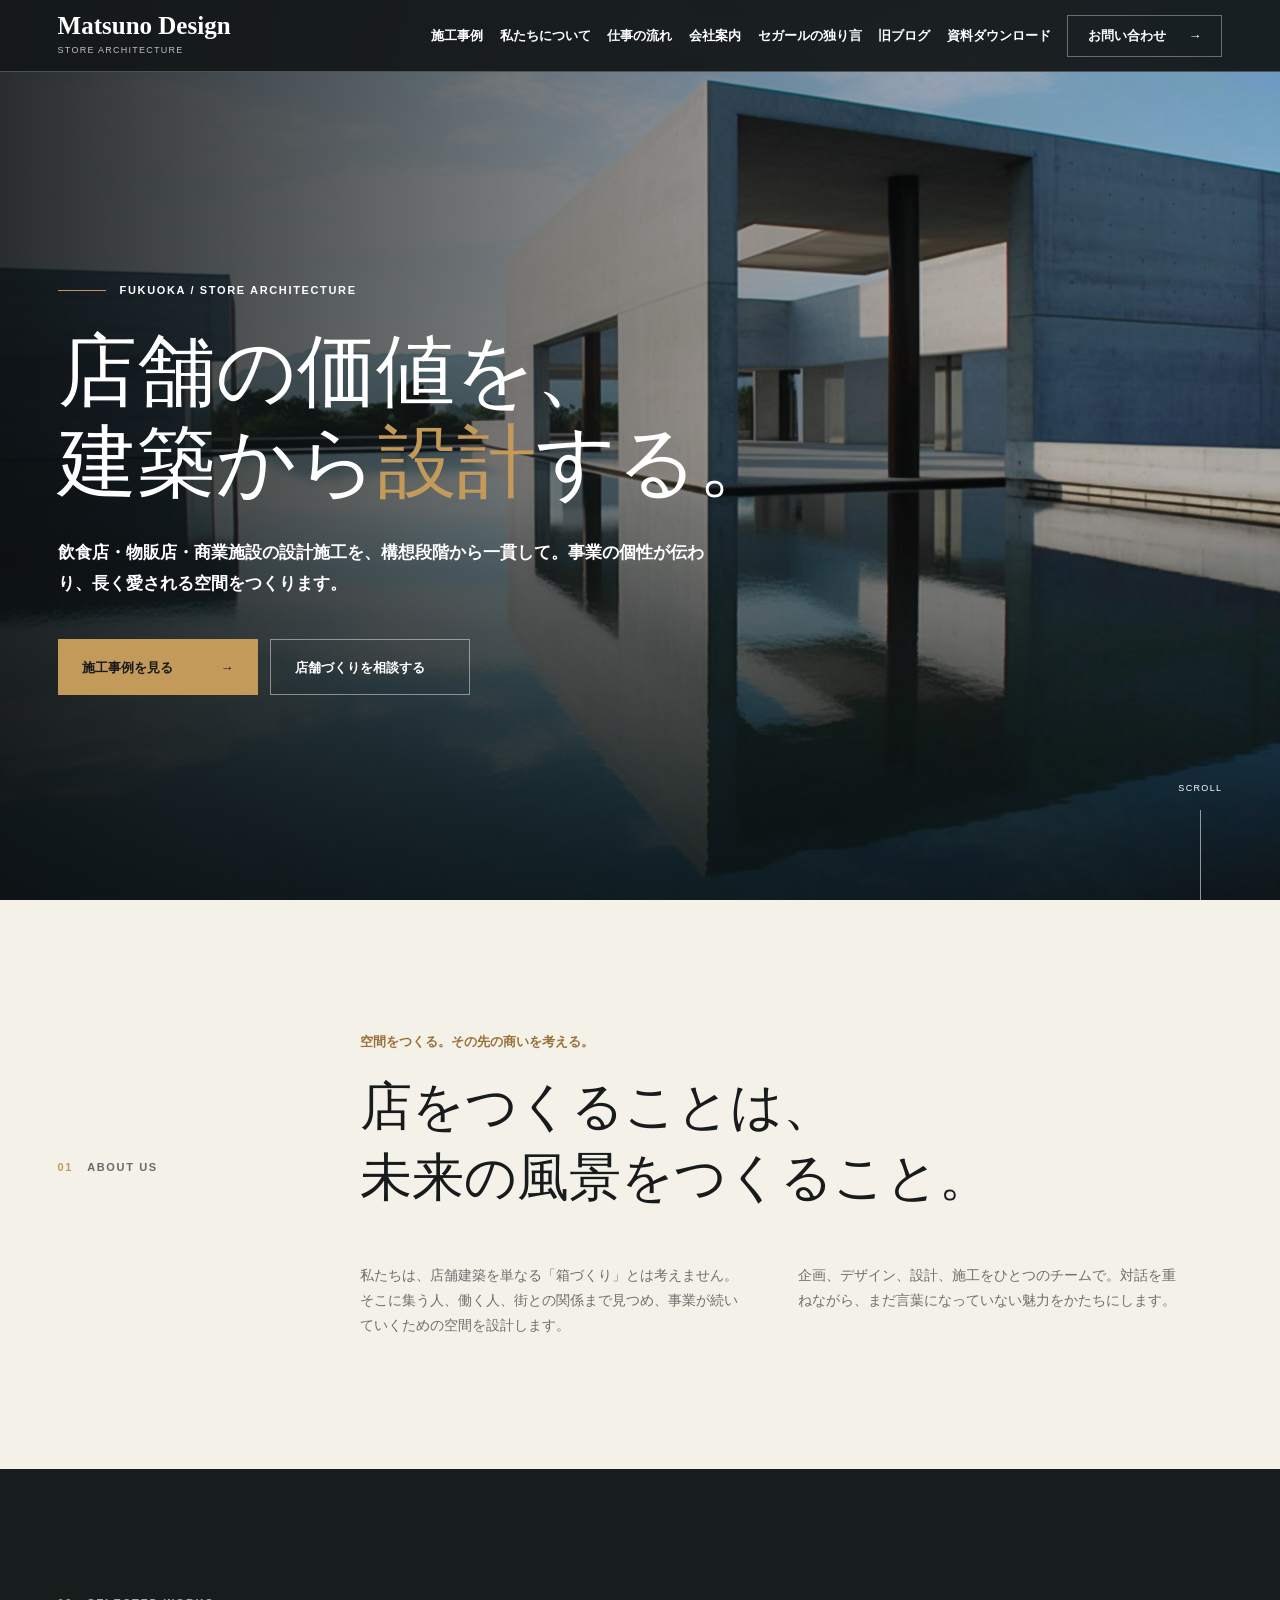
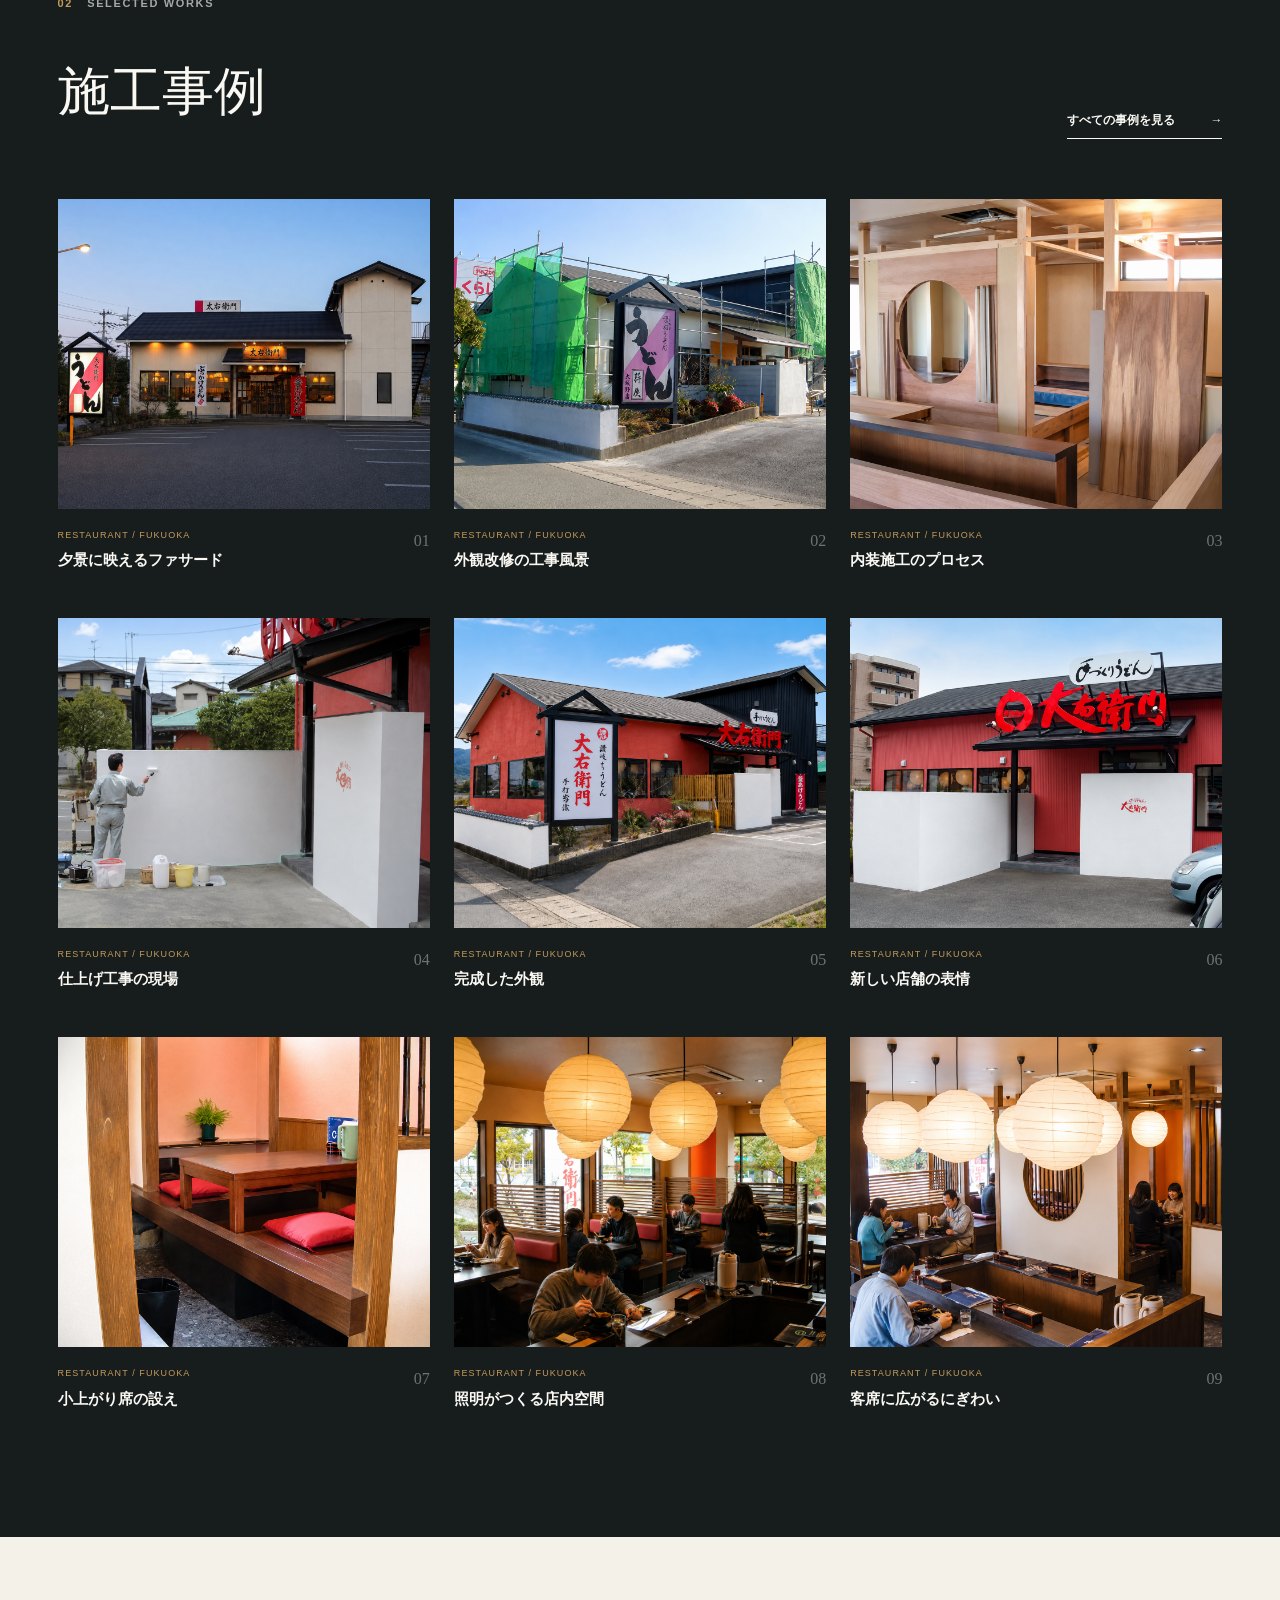
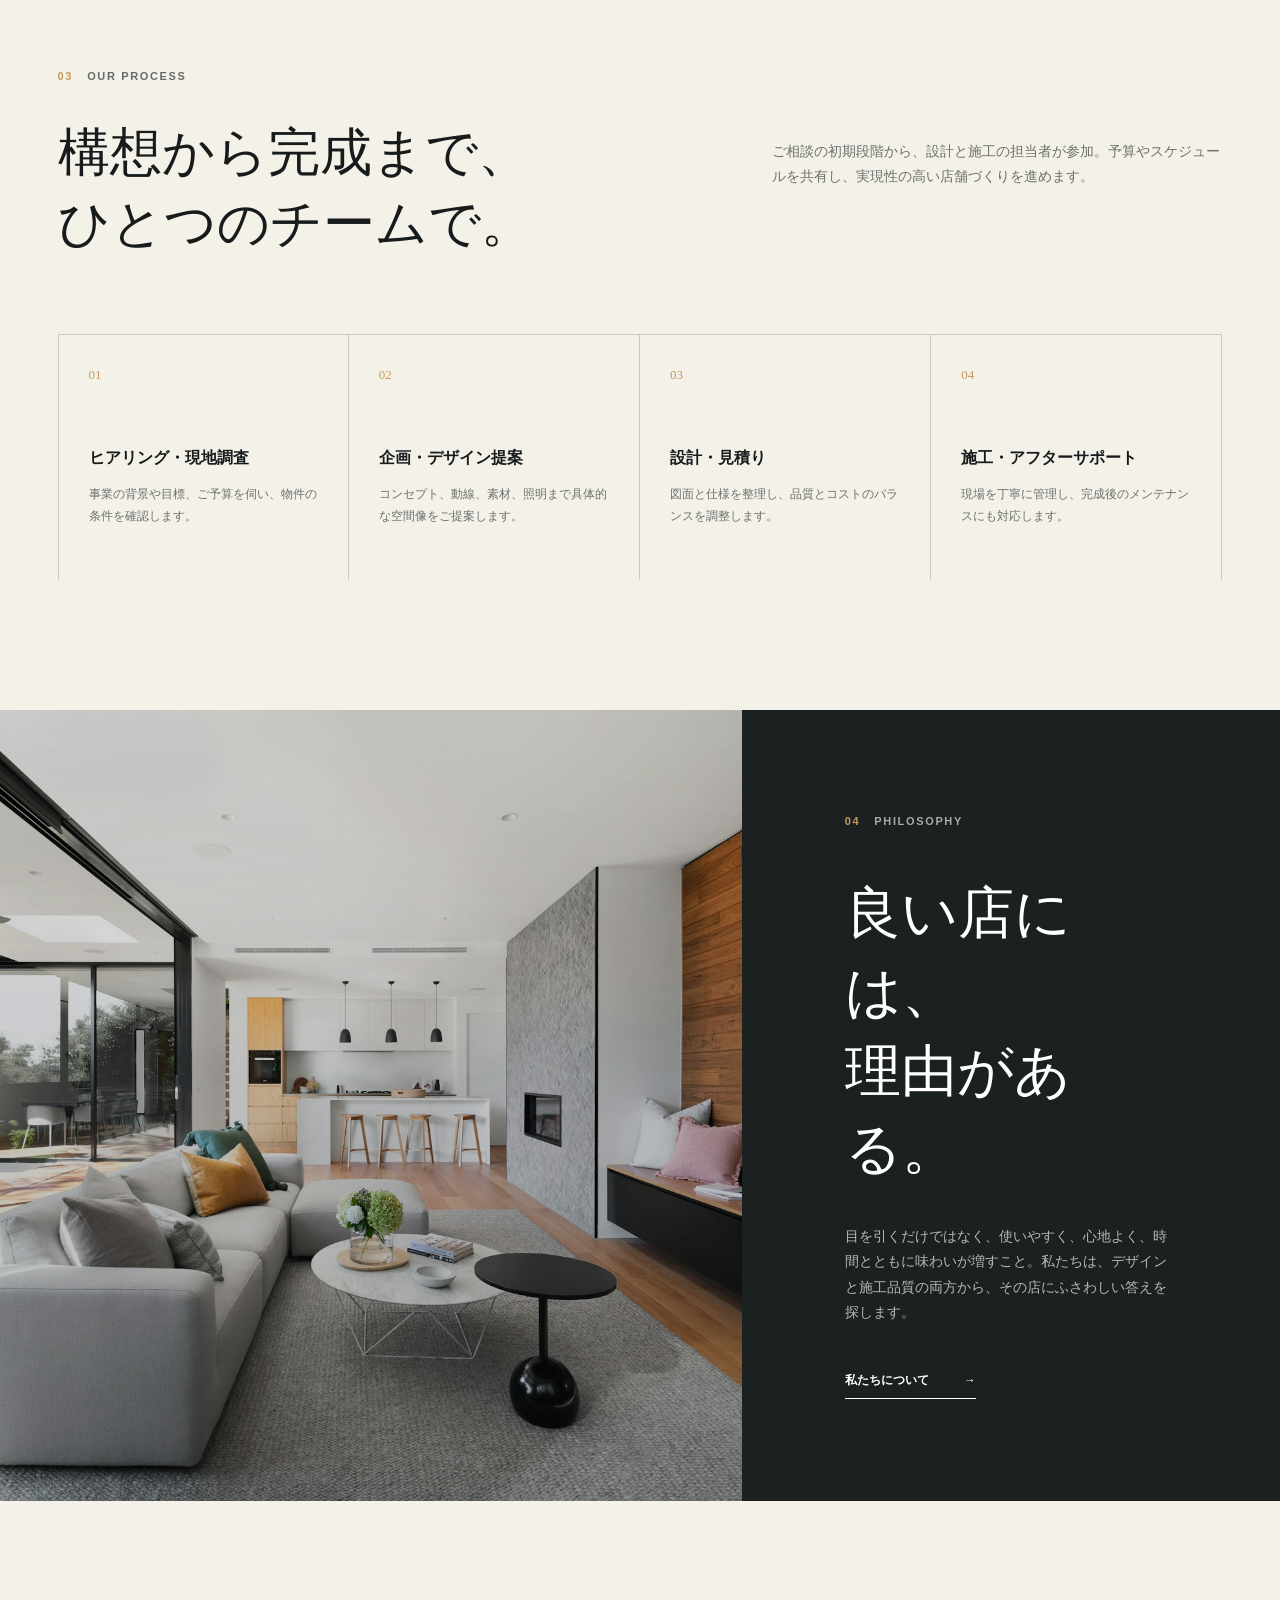
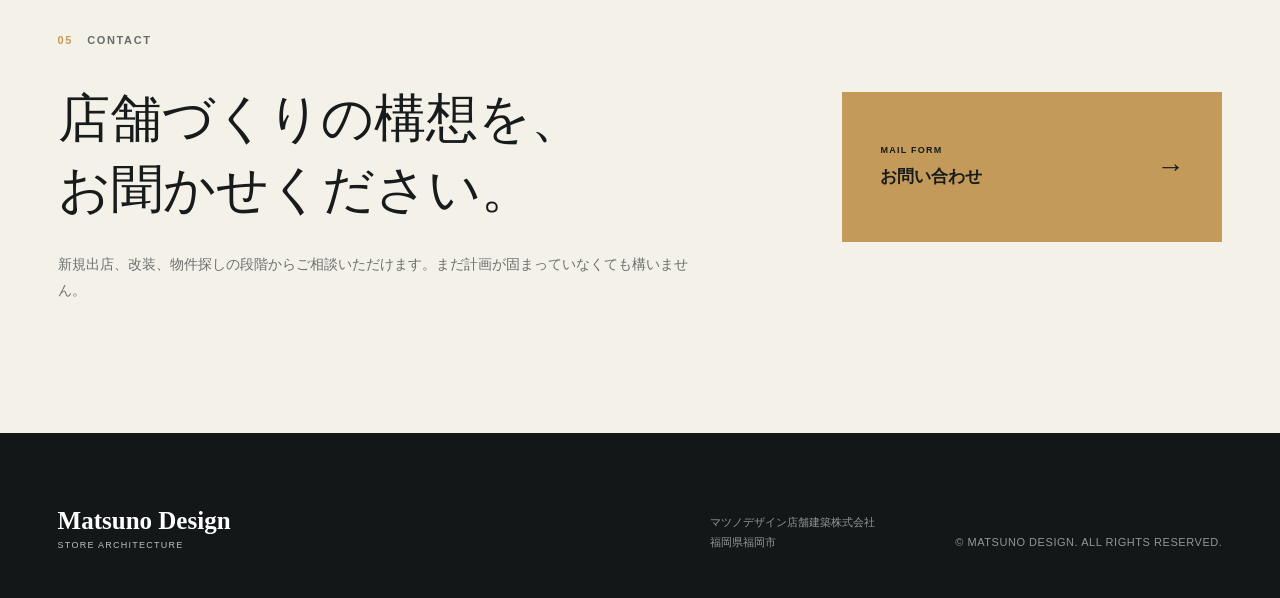
==== commit 13dd49cb: "Use one shared site navigation" ====
--- a/index.html
+++ b/index.html
@@ -6,7 +6,7 @@
   <meta name="description" content="福岡を拠点に、店舗・商業空間の設計施工を行うマツノデザイン店舗建築株式会社。構想から施工まで一貫して、事業の個性が伝わる空間をつくります。">
   <title>Matsuno Design | 店舗の価値を、建築から設計する。</title>
   <link rel="stylesheet" href="assets/css/style.css">
-  <script src="assets/js/site.js" defer></script>
+  <script src="assets/js/site.js?v=20260722-2" defer></script>
 </head>
 <body>
   <header class="site-header" id="header">
--- a/assets/css/style.css
+++ b/assets/css/style.css
@@ -10,3 +10,4 @@
 .drive-admin-button{display:inline-flex;align-items:center;justify-content:space-between;gap:42px;min-width:280px;height:48px;padding:0 18px;background:#1b2021;color:#fff;text-decoration:none;font-size:12px;font-weight:700}.drive-admin-button span{font-size:20px;font-weight:400}.admin-entry small{color:var(--muted)}@media(max-width:600px){.drive-admin-button{width:100%;min-width:0}}
 .blog-list{margin-top:85px}.blog-card{padding:42px 0;border-top:1px solid var(--line)}.blog-card:last-child{border-bottom:1px solid var(--line)}.blog-card h2{margin:0;font-family:Georgia,"Yu Mincho",serif;font-size:clamp(26px,3vw,38px);font-weight:500}.blog-card>p:not(.download-card-label){max-width:720px;margin:18px 0 22px;color:var(--muted);line-height:1.9}.blog-card .text-link{color:var(--ink);font-size:13px;font-weight:700;text-decoration:none}@media(max-width:850px){.blog-list{margin-top:55px}.blog-card{padding:32px 0}}
 .blog-post{max-width:820px}.blog-post h1{margin:0;font-family:Georgia,"Yu Mincho",serif;font-size:clamp(38px,4.5vw,64px);line-height:1.3;font-weight:500}.blog-content{margin-top:50px;padding-top:42px;border-top:1px solid var(--line);color:var(--ink);font-family:"Yu Mincho","Hiragino Mincho ProN",serif;font-size:16px;line-height:2}.blog-content p{margin:0 0 1.65em}.blog-content img{display:block;max-width:100%;height:auto;margin:28px 0}.blog-content a{color:inherit;word-break:break-all}.legacy-link{margin-top:46px;color:var(--ink)}@media(max-width:850px){.blog-content{margin-top:35px;padding-top:30px;font-size:15px}}
+.site-header,.site-header.scrolled{height:72px;background:rgba(20,24,25,.94);backdrop-filter:blur(12px);transition:none}
